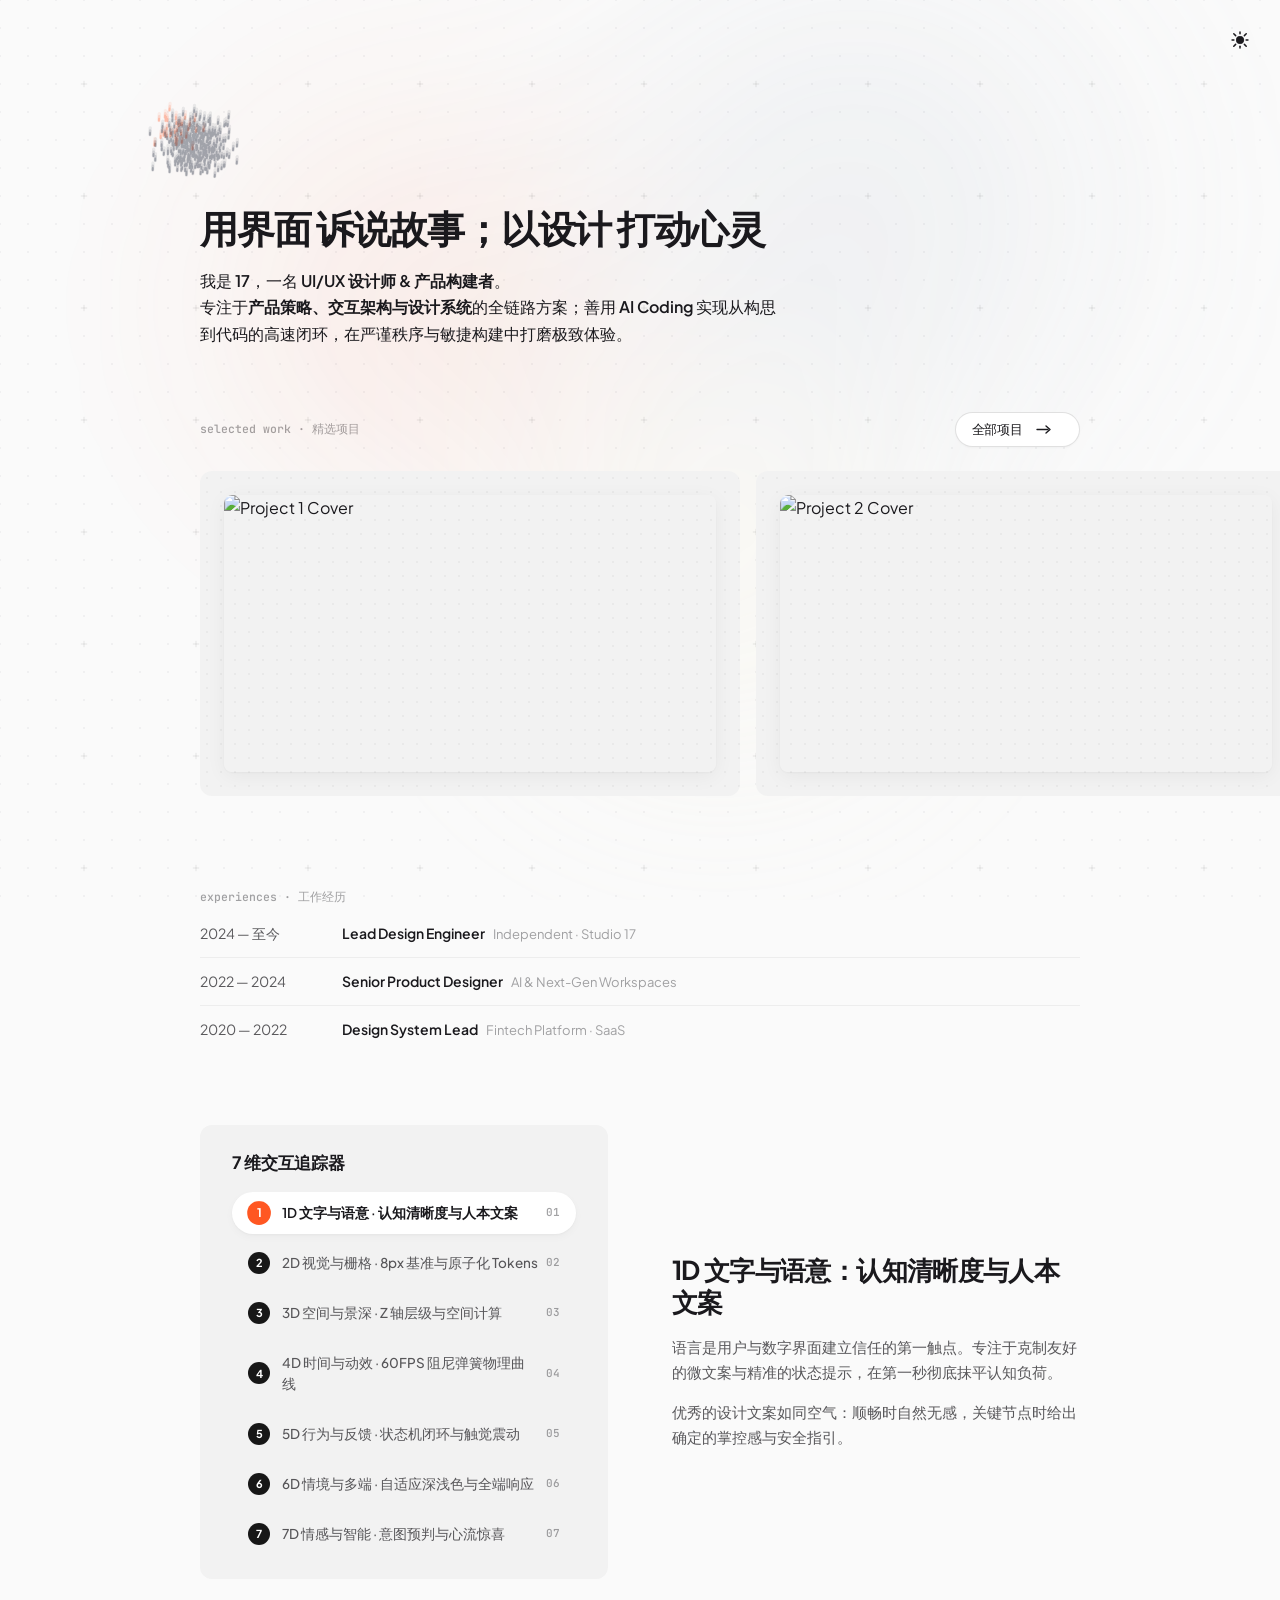
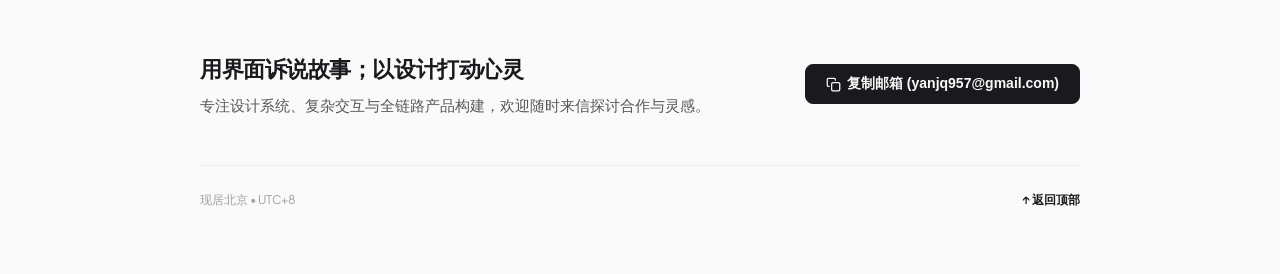
==== index.html @ df86619e "revert: fully restore all projects to remote CDN nodeimage links and remove local assets" ====
<!DOCTYPE html>
<html lang="zh-CN" data-theme="light">
<head>
  <meta charset="UTF-8">
  <meta name="viewport" content="width=device-width, initial-scale=1, viewport-fit=cover">
  <title>17 — UI/UX 设计师作品集</title>
  <meta name="description" content="17 是一位专注于产品策略、交互架构与设计系统的 UI/UX 设计师 & 产品构建者。">
  <link rel="icon" type="image/png" href="logo.png">
  <link rel="icon" type="image/svg+xml" href="favicon.svg">
  <link rel="apple-touch-icon" href="logo.png">
  <link rel="stylesheet" href="styles.css">
  
  <!-- 预加载 Google Fonts -->
  <link rel="preconnect" href="https://fonts.googleapis.com">
  <link rel="preconnect" href="https://fonts.gstatic.com" crossorigin>
  <link href="https://fonts.googleapis.com/css2?family=Plus+Jakarta+Sans:wght@400;500;600;700;800&family=JetBrains+Mono:wght@400;500;600&display=swap" rel="stylesheet">
  <script>
    (function() {
      const saved = localStorage.getItem("site-theme") || 
        (window.matchMedia && window.matchMedia("(prefers-color-scheme: dark)").matches ? "dark" : "light");
      document.documentElement.setAttribute("data-theme", saved);
    })();
  </script>
</head>
<body>

  <!-- 全屏白场平滑淡入淡出转场幕布 -->
  <div class="page-transition-curtain" id="page-curtain"></div>

  <!-- 全屏物理粒子 Canvas (Rows.gg 动力学引擎驱动) -->
  <canvas id="logo-assembly-canvas" class="logo-canvas" aria-hidden="true" data-logo-assembly-canvas="true"></canvas>

  <!-- 全屏高级动态交互背景 (Aurora Glow + Precision Dot Grid) -->
  <div class="hero-ambient-backdrop" id="hero-backdrop" aria-hidden="true">
    <div class="hero-aurora-glow">
      <div class="hero-orb hero-orb-1"></div>
      <div class="hero-orb hero-orb-2"></div>
      <div class="hero-orb hero-orb-3"></div>
    </div>
    <canvas id="hero-ambient-canvas" class="hero-ambient-canvas"></canvas>
  </div>

  <!-- ==========================================
       1. 固定悬浮控制区 (Fixed Floating Anchors)
       ========================================== -->
  
  <!-- 左上角独立固定 Logo 锚点 (页面滑动后粒子飞向此处) -->
  <div id="corner-logo-anchor" class="fixed-corner-logo" title="悬停变形 / 点击返回顶部"></div>

  <!-- 右上角独立控制项 (jib.design 极简位置与太阳/月牙形变切换按钮) -->
  <div class="fixed-top-controls">
    <button id="btn-theme-toggle" class="theme-toggle-btn" title="切换深浅色主题" aria-label="切换深浅色主题">
      <svg class="theme-toggle-svg" viewBox="0 0 24 24" aria-hidden="true">
        <defs>
          <mask id="theme-moon-mask">
            <rect x="0" y="0" width="24" height="24" fill="white" />
            <circle class="theme-crescent-mask" cx="19" cy="7" r="5" fill="black" />
          </mask>
        </defs>
        <g stroke="currentColor" stroke-linecap="round">
          <circle cx="12" cy="12" r="5" fill="currentColor" mask="url(#theme-moon-mask)" class="theme-sun-center" />
          <path d="M12 1.4v2.4" fill="none" stroke-width="2" stroke-linejoin="round" class="theme-ray" />
          <path d="m20.3 3.7-2.5 2.5" fill="none" stroke-width="2" stroke-linejoin="round" class="theme-ray" />
          <path d="M22.6 12h-2.4" fill="none" stroke-width="2" stroke-linejoin="round" class="theme-ray" />
          <path d="m20.3 20.3-2.5-2.5" fill="none" stroke-width="2" stroke-linejoin="round" class="theme-ray" />
          <path d="M12 22.6v-2.4" fill="none" stroke-width="2" stroke-linejoin="round" class="theme-ray" />
          <path d="m3.7 20.3 2.5-2.5" fill="none" stroke-width="2" stroke-linejoin="round" class="theme-ray" />
          <path d="M1.4 12h2.4" fill="none" stroke-width="2" stroke-linejoin="round" class="theme-ray" />
          <path d="m3.7 3.7 2.5 2.5" fill="none" stroke-width="2" stroke-linejoin="round" class="theme-ray" />
        </g>
      </svg>
      <span id="theme-label" style="display:none;">浅色</span>
    </button>
  </div>

  <!-- ==========================================
       2. 英雄区 (Hero Section — Rows.gg 1:1 Layout)
       ========================================== -->
  <main class="layout-container">
    
    <section class="hero-section">
      <!-- 英雄区主体内容 -->
      <div class="hero-content">
        <!-- 开篇 Logo 触发台 -->
        <div class="hero-logo-wrapper">
          <div id="hero-logo-trigger" class="hero-logo-anchor" title="点击激射光子轰击 Logo！">
            <div id="home-logo-anchor" style="width: 38px; height: 42px; position: relative;">
              <img src="logo-transparent.png" alt="17 Logo" width="38" height="42" data-home-logo-img="true">
            </div>
          </div>
        </div>

        <h1 class="hero-headline">
          用界面 诉说故事；以设计 打动心灵
        </h1>

        <p class="hero-copy" style="margin-bottom: 0;">
          我是 <strong>17</strong>，一名 <strong>UI/UX 设计师 & 产品构建者</strong>。<br>
          专注于<strong>产品策略、交互架构与设计系统</strong>的全链路方案；善用 <strong>AI Coding</strong> 实现从构思到代码的高速闭环，在严谨秩序与敏捷构建中打磨极致体验。
        </p>
      </div>
    </section>

    <!-- ==========================================
         3. JIB.DESIGN 样式：精选项目画廊 (Selected Work Shot-Well)
         ========================================== -->
    <section class="shotwell-section">
      <div class="shotwell-header-row">
        <h2 class="section-caption-label">selected work · 精选项目</h2>
        <a href="projects.html" class="rows-more-btn" id="btn-view-all-projects" title="查看全部项目列表">
          <span class="rows-more-text">全部项目</span>
          <span class="rows-demo-arrow" aria-hidden="true">
            <svg width="28" height="13" viewBox="0 0 28 13" fill="none">
              <path class="rows-arrow-tail" d="M2 6.5h24" stroke="currentColor" stroke-width="1.4" stroke-linecap="round"></path>
              <path class="rows-arrow-head" d="M11 3 15 6.5 11 10" stroke="currentColor" stroke-width="1.4" stroke-linecap="round" stroke-linejoin="round"></path>
            </svg>
          </span>
        </a>
      </div>
    </section>

  </main>

  <!-- 突破版心的横向滑动画廊视口 (1:1 对标 jib.design Shot-Well: 纯灰无描边底槽 + 中心悬浮画板) -->
  <div class="shotwell-viewport no-scrollbar">
    <div class="shotwell-track">
      
      <!-- 项目 1：(封面使用第一张图) -->
      <div class="shotwell-card" data-project-url="project-detail.html?from=home">
        <div class="shotwell-artboard has-cover-image">
          <img src="https://cdn.nodeimage.com/i/YwyaLuNAtFUBW12pf4MRfCgPhsmDjtAM.webp" alt="Project 1 Cover" class="artboard-cover-img" loading="lazy" decoding="async">
        </div>
      </div>

      <!-- 项目 2：(封面使用第二项目第一张图) -->
      <div class="shotwell-card" data-project-url="project-detail-2.html?from=home">
        <div class="shotwell-artboard has-cover-image">
          <img src="https://cdn.nodeimage.com/i/NzoUkYK3qqFiSNMtn3psFXPkCUviVyNi.webp" alt="Project 2 Cover" class="artboard-cover-img" loading="lazy" decoding="async">
        </div>
      </div>

      <!-- 项目 3：(封面使用第三项目第一张图 - 倒序首图) -->
      <div class="shotwell-card" data-project-url="project-detail-3.html?from=home">
        <div class="shotwell-artboard has-cover-image">
          <img src="https://cdn.nodeimage.com/i/kaMPTOuEryb2H9pcGYnJseWnvORFoao3.webp" alt="Project 3 Cover" class="artboard-cover-img" loading="lazy" decoding="async">
        </div>
      </div>

      <!-- 项目 4：(封面使用第四项目第一张图 - 倒序首图) -->
      <div class="shotwell-card" data-project-url="project-detail-4.html?from=home">
        <div class="shotwell-artboard has-cover-image">
          <img src="https://cdn.nodeimage.com/i/21tDvHLzhrKbF94xNewNwgtcS5hc1CsA.webp" alt="Project 4 Cover" class="artboard-cover-img" loading="lazy" decoding="async">
        </div>
      </div>

      <!-- 项目 5：(封面使用第五项目第一张图 - 倒序首图) -->
      <div class="shotwell-card" data-project-url="project-detail-5.html?from=home">
        <div class="shotwell-artboard has-cover-image">
          <img src="https://cdn.nodeimage.com/i/oVhkjZFi4OAv56gPUFg9BxCd1Nyyz9tE.webp" alt="Project 5 Cover" class="artboard-cover-img" loading="lazy" decoding="async">
        </div>
      </div>

    </div>
  </div>

  <!-- 回到主布局容器 -->
  <main class="layout-container">

    <!-- ==========================================
         6. JIB.DESIGN 样式：工作经历 (Experiences Hairline List)
         ========================================== -->
    <section class="jib-experiences-section">
      <h2 class="section-caption-label">experiences · 工作经历</h2>
      <ul class="jib-exp-list">
        
        <li class="jib-exp-item">
          <span class="jib-exp-date">2024 — 至今</span>
          <div class="jib-exp-role-wrap">
            <span class="jib-exp-role">Lead Design Engineer</span>
            <span class="jib-exp-org">Independent · Studio 17</span>
          </div>
        </li>

        <li class="jib-exp-item">
          <span class="jib-exp-date">2022 — 2024</span>
          <div class="jib-exp-role-wrap">
            <span class="jib-exp-role">Senior Product Designer</span>
            <span class="jib-exp-org">AI & Next-Gen Workspaces</span>
          </div>
        </li>

        <li class="jib-exp-item">
          <span class="jib-exp-date">2020 — 2022</span>
          <div class="jib-exp-role-wrap">
            <span class="jib-exp-role">Design System Lead</span>
            <span class="jib-exp-org">Fintech Platform · SaaS</span>
          </div>
        </li>

      </ul>
    </section>

    <!-- ==========================================
         6. 左右双列版块：7 维交互追踪器 (位于工作经历下方)
         ========================================== -->
    <section id="framework" class="split-section">
      <div class="media-col">
        <div class="interactive-card">
          <div class="card-top-bar">
            <span class="card-title-text">7 维交互追踪器</span>
          </div>

          <div class="tracker-rows-list" id="dim-tracker-list">
            <!-- 动态顺滑物理滑块 (避免闪烁，实现白底丝滑下滑动效) -->
            <div class="tracker-sliding-indicator" id="tracker-sliding-indicator" aria-hidden="true"></div>
            
            <div class="tracker-pill-item active" data-dim="1">
              <div class="pill-left">
                <span class="pill-badge-num">1</span>
                <span>1D 文字与语意 · 认知清晰度与人本文案</span>
              </div>
              <span class="pill-tag">01</span>
            </div>

            <div class="tracker-pill-item" data-dim="2">
              <div class="pill-left">
                <span class="pill-badge-num">2</span>
                <span>2D 视觉与栅格 · 8px 基准与原子化 Tokens</span>
              </div>
              <span class="pill-tag">02</span>
            </div>

            <div class="tracker-pill-item" data-dim="3">
              <div class="pill-left">
                <span class="pill-badge-num">3</span>
                <span>3D 空间与景深 · Z 轴层级与空间计算</span>
              </div>
              <span class="pill-tag">03</span>
            </div>

            <div class="tracker-pill-item" data-dim="4">
              <div class="pill-left">
                <span class="pill-badge-num">4</span>
                <span>4D 时间与动效 · 60FPS 阻尼弹簧物理曲线</span>
              </div>
              <span class="pill-tag">04</span>
            </div>

            <div class="tracker-pill-item" data-dim="5">
              <div class="pill-left">
                <span class="pill-badge-num">5</span>
                <span>5D 行为与反馈 · 状态机闭环与触觉震动</span>
              </div>
              <span class="pill-tag">05</span>
            </div>

            <div class="tracker-pill-item" data-dim="6">
              <div class="pill-left">
                <span class="pill-badge-num">6</span>
                <span>6D 情境与多端 · 自适应深浅色与全端响应</span>
              </div>
              <span class="pill-tag">06</span>
            </div>

            <div class="tracker-pill-item" data-dim="7">
              <div class="pill-left">
                <span class="pill-badge-num">7</span>
                <span>7D 情感与智能 · 意图预判与心流惊喜</span>
              </div>
              <span class="pill-tag">07</span>
            </div>

          </div>
        </div>
      </div>

      <div class="copy-col">
        <h2 class="copy-heading" id="dim-heading">1D 文字与语意：认知清晰度与人本文案</h2>
        <div class="copy-desc" id="dim-desc">
          <p>
            语言是用户与数字界面建立信任的第一触点。专注于克制友好的微文案与精准的状态提示，在第一秒彻底抹平认知负荷。
          </p>
          <p>
            优秀的设计文案如同空气：顺畅时自然无感，关键节点时给出确定的掌控感与安全指引。
          </p>
        </div>
      </div>
    </section>

    <!-- ==========================================
         7. 底部联系区 (Footer & Contact)
         ========================================== -->
    <footer id="contact" class="footer-section">
      <div class="footer-box">
        <div class="footer-content-col">
          <h3 class="footer-title">用界面诉说故事；以设计打动心灵</h3>
          <p class="footer-desc">
            专注设计系统、复杂交互与全链路产品构建，欢迎随时来信探讨合作与灵感。
          </p>
        </div>

        <div class="footer-actions">
          <button id="btn-copy-email" class="btn-pill-primary" onclick="copyContactEmail('yanjq957@gmail.com', this)">
            <svg width="15" height="15" viewBox="0 0 24 24" fill="none" stroke="currentColor" stroke-width="2" stroke-linecap="round" stroke-linejoin="round" style="margin-right: 6px; vertical-align: -2px;">
              <rect x="9" y="9" width="13" height="13" rx="2" ry="2"></rect>
              <path d="M5 15H4a2 2 0 0 1-2-2V4a2 2 0 0 1 2-2h9a2 2 0 0 1 2 2v1"></path>
            </svg>
            <span>复制邮箱 (yanjq957@gmail.com)</span>
          </button>
        </div>
      </div>

      <div class="footer-meta-bar">
        <span>现居北京 • UTC+8</span>
        <button id="btn-back-to-top" class="btn-text-link">
          ↑ 返回顶部
        </button>
      </div>
    </footer>

  </main>

  <!-- ==========================================
       交互联动控制脚本 (7D 追踪器 / 品牌哲学)
       ========================================== -->
  <script>
    // 1. 7 维交互追踪器数据 (全 7 维完整中文内容)
    const DIM_DATA = {
      "1": {
        title: "1D 文字与语意：认知清晰度与人本文案",
        p1: "语言是用户与数字界面建立信任的第一触点。专注于克制友好的微文案与精准的状态提示，在第一秒彻底抹平认知负荷。",
        p2: "优秀的设计文案如同空气：顺畅时自然无感，关键节点时给出确定的掌控感与安全指引。"
      },
      "2": {
        title: "2D 视觉与栅格：8px 基准与原子化 Tokens",
        p1: "视觉不仅是美学呈现，更是信息层级的无声向导。依托严密的 8px 基准网格与色彩语义规范，引导视线高效流转。",
        p2: "消除任意性：所有间距、字号阶梯与组件尺寸均严格绑定 Design Tokens，保证全端像素级的秩序与一致性。"
      },
      "3": {
        title: "3D 空间与景深：Z 轴层级与空间计算",
        p1: "界面是富有纵深物理法则的三维数字空间。通过投影分层、毛玻璃模糊与视差透视，清晰定义视觉权重与空间关系。",
        p2: "面向 VisionOS 与下一代空间计算，探索材质透光度、光影投射与视线手势追踪的全新立体深度范式。"
      },
      "4": {
        title: "4D 时间与动效：60FPS 阻尼弹簧物理曲线",
        p1: "时间是界面的生命脉搏。采用二阶阻尼弹簧（Spring Physics）与非线性缓动曲线，让每一个微交互都饱含呼吸感。",
        p2: "告别机械生硬的线性过渡，让界面元素拥有质量、惯性与弹性，在 180ms ~ 320ms 黄金时效内完成优雅响应。"
      },
      "5": {
        title: "5D 行为与反馈：状态机闭环与触觉震动",
        p1: "每一次点击、滑动与手势，都应当得到精准、即时且符合直觉的状态响应，构建确定性的操作闭环。",
        p2: "覆盖 Default / Hover / Active / Focus / Loading / Disabled 全状态机，配合毫秒级触觉震动与防抖撤销机制。"
      },
      "6": {
        title: "6D 情境与多端：自适应深浅色与全端响应",
        p1: "体验随情境而流动。无论是深浅色模式、多端响应式断点，还是环境光与多模态输入，系统都能给出最优呈现。",
        p2: "从手机单手操作舒适区，到高密度桌面多窗口工作流，自适应重排保证各场景下的极致心流。"
      },
      "7": {
        title: "7D 情感与智能：意图预判与心流惊喜",
        p1: "超越“好用”，走向“动人”。结合 AI 意图预判与精心设计的惊喜彩蛋，传递品牌温度与心流认同。",
        p2: "在用户意图产生之前预先加载，在繁复任务完成后给予恰到好处的情感鼓励，打造令人难忘的数字体验。"
      }
    };

    // 通用平滑更新函数 (纯粹 Editorial Typography)
    function updateSectionContent(headingEl, descEl, data) {
      if (!data) return;
      
      headingEl.classList.add("copy-fade-out");
      descEl.classList.add("copy-fade-out");

      setTimeout(() => {
        headingEl.textContent = data.title;
        descEl.innerHTML = `<p>${data.p1}</p><p>${data.p2}</p>`;
        headingEl.classList.remove("copy-fade-out");
        descEl.classList.remove("copy-fade-out");
      }, 150);
    }

    // 2. 7 维交互追踪器：物理平滑滑块 + 3秒自动轮播 + 智能暂停与自动回归
    const dimItems = document.querySelectorAll("#dim-tracker-list .tracker-pill-item");
    const dimHeading = document.getElementById("dim-heading");
    const dimDesc = document.getElementById("dim-desc");
    const trackerListEl = document.getElementById("dim-tracker-list");
    const trackerGlider = document.getElementById("tracker-sliding-indicator");

    let currentDimIndex = 0;
    let autoSlideTimer = null;
    let resumeTimeout = null;
    let isUserHovering = false;

    // 更新物理滑块位置 (平滑滑动，消除闪烁)
    function updateSlidingIndicator(activeItem) {
      if (!activeItem || !trackerGlider) return;
      const topPos = activeItem.offsetTop;
      const height = activeItem.offsetHeight;
      trackerGlider.style.transform = `translate3d(0, ${topPos}px, 0)`;
      trackerGlider.style.height = `${height}px`;
      trackerGlider.style.opacity = "1";
    }

    function selectDimItem(index) {
      if (index < 0 || index >= dimItems.length) return;
      currentDimIndex = index;
      dimItems.forEach((item, i) => {
        if (i === index) {
          item.classList.add("active");
        } else {
          item.classList.remove("active");
        }
      });
      updateSlidingIndicator(dimItems[index]);
      const dim = dimItems[index].getAttribute("data-dim");
      updateSectionContent(dimHeading, dimDesc, DIM_DATA[dim]);
    }

    function clearTimers() {
      if (autoSlideTimer) {
        clearInterval(autoSlideTimer);
        autoSlideTimer = null;
      }
      if (resumeTimeout) {
        clearTimeout(resumeTimeout);
        resumeTimeout = null;
      }
    }

    function startAutoSlide() {
      clearTimers();
      if (isUserHovering) return;
      autoSlideTimer = setInterval(() => {
        if (isUserHovering) return;
        currentDimIndex = (currentDimIndex + 1) % dimItems.length;
        selectDimItem(currentDimIndex);
      }, 3000);
    }

    function handleUserClick(index) {
      clearTimers();
      selectDimItem(index);
      // 用户主动点击后，给予 4 秒充分阅读时间，若无进一步干预则平滑回归自动轮播
      resumeTimeout = setTimeout(() => {
        if (!isUserHovering) {
          startAutoSlide();
        }
      }, 4000);
    }

    // 绑定用户点击事件
    dimItems.forEach((item, index) => {
      item.addEventListener("click", () => {
        handleUserClick(index);
      });
    });

    // 鼠标悬停进入追踪器时暂停，移出（不干预时）平滑回归自动播放
    if (trackerListEl) {
      trackerListEl.addEventListener("mouseenter", () => {
        isUserHovering = true;
        clearTimers();
      }, { passive: true });

      trackerListEl.addEventListener("mouseleave", () => {
        isUserHovering = false;
        clearTimers();
        // 移出后缓冲 1.5 秒回归自动轮播
        resumeTimeout = setTimeout(() => {
          if (!isUserHovering) {
            startAutoSlide();
          }
        }, 1500);
      }, { passive: true });

      trackerListEl.addEventListener("touchstart", () => {
        isUserHovering = true;
        clearTimers();
      }, { passive: true });

      trackerListEl.addEventListener("touchend", () => {
        isUserHovering = false;
        clearTimers();
        resumeTimeout = setTimeout(() => {
          if (!isUserHovering) {
            startAutoSlide();
          }
        }, 3500);
      }, { passive: true });
    }

    // 初始化滑块位置与自动轮播
    window.addEventListener("load", () => {
      updateSlidingIndicator(dimItems[0]);
    });
    window.addEventListener("resize", () => {
      updateSlidingIndicator(dimItems[currentDimIndex]);
    });
    // 立即初始化一次
    setTimeout(() => {
      updateSlidingIndicator(dimItems[0]);
    }, 50);

    startAutoSlide();

    // 绑定 Rows.gg 官方 1:1「全部项目」蓄力发射交互
    const moreBtn = document.getElementById("btn-view-all-projects");
    if (moreBtn) {
      moreBtn.addEventListener("click", (e) => {
        if (e.metaKey || e.ctrlKey || e.shiftKey || e.altKey || e.button !== 0) return;
        e.preventDefault();
        const href = moreBtn.getAttribute("href") || "projects.html";
        if (typeof window.triggerRowsDemoArrow === "function") {
          window.triggerRowsDemoArrow(moreBtn, href);
        } else {
          window.location.href = href;
        }
      });
    }

    // 绑定 Shot-Well 卡片点击跳转至对应作品详情页 (仅对配置了 data-project-url 的卡片响应)
    document.querySelectorAll(".shotwell-card").forEach(card => {
      card.addEventListener("click", () => {
        const targetUrl = card.dataset.projectUrl;
        if (!targetUrl) return; // 空白占位卡片保持静态占位展示，不触发跳转
        const pageCurtain = document.getElementById("page-curtain");
        if (pageCurtain) {
          pageCurtain.classList.add("is-active");
        }
        setTimeout(() => {
          window.location.href = targetUrl;
        }, 240);
      });
    });

    // 3. 项目卡片 3D 鼠标跟随微倾斜与光斑动力学系统 (3D Tilt & Specular Physics)
    function initShotwellCard3DTilt() {
      const cards = document.querySelectorAll(".shotwell-card");
      if (!cards.length) return;

      cards.forEach(card => {
        // 动态注入光晕反射层 (如果不存在)
        let glare = card.querySelector(".shotwell-glare");
        if (!glare) {
          glare = document.createElement("div");
          glare.className = "shotwell-glare";
          card.appendChild(glare);
        }

        const artboard = card.querySelector(".shotwell-artboard");
        let bounds = null;
        let rafId = null;
        let targetRotateX = 0;
        let targetRotateY = 0;
        let currentRotateX = 0;
        let currentRotateY = 0;
        let isHovering = false;

        function updateTransform() {
          if (!isHovering) {
            // 平滑阻尼回正
            currentRotateX += (0 - currentRotateX) * 0.14;
            currentRotateY += (0 - currentRotateY) * 0.14;

            if (Math.abs(currentRotateX) < 0.05 && Math.abs(currentRotateY) < 0.05) {
              card.style.transform = "";
              card.style.zIndex = "";
              card.style.transition = "";
              if (artboard) {
                artboard.style.transform = "";
                artboard.style.transition = "";
              }
              if (glare) glare.style.opacity = "0";
              rafId = null;
              return;
            }
          } else {
            // 平滑逼近目标角度 (二阶阻尼拟合，保证 60/120fps 无抖动)
            currentRotateX += (targetRotateX - currentRotateX) * 0.16;
            currentRotateY += (targetRotateY - currentRotateY) * 0.16;
          }

          card.style.transform = `perspective(1000px) rotateX(${currentRotateX.toFixed(2)}deg) rotateY(${currentRotateY.toFixed(2)}deg) translateY(-4px)`;
          if (artboard) {
            artboard.style.transform = `translateZ(12px)`;
          }

          rafId = requestAnimationFrame(updateTransform);
        }

        card.addEventListener("pointerenter", () => {
          bounds = card.getBoundingClientRect();
          isHovering = true;
          card.style.zIndex = "10";
          card.style.transition = "none";
          if (artboard) artboard.style.transition = "transform 0.1s ease-out, box-shadow 0.3s ease";
          if (glare) glare.style.opacity = "1";
          if (!rafId) {
            rafId = requestAnimationFrame(updateTransform);
          }
        });

        card.addEventListener("pointermove", (e) => {
          if (!bounds) bounds = card.getBoundingClientRect();
          const posX = e.clientX - bounds.left;
          const posY = e.clientY - bounds.top;

          // 归一化 [-1, 1]
          const normX = (posX / bounds.width - 0.5) * 2;
          const normY = (posY / bounds.height - 0.5) * 2;

          const maxTilt = 7; // 最大倾斜角度 7 度 (克制高级)
          targetRotateY = normX * maxTilt;
          targetRotateX = -normY * maxTilt;

          if (glare) {
            glare.style.background = `radial-gradient(circle at ${posX}px ${posY}px, rgba(255, 255, 255, 0.22) 0%, rgba(255, 255, 255, 0) 65%)`;
          }

          if (!rafId) {
            rafId = requestAnimationFrame(updateTransform);
          }
        });

        card.addEventListener("pointerleave", () => {
          isHovering = false;
          bounds = null;
        });
      });
    }

    if (document.readyState === "loading") {
      document.addEventListener("DOMContentLoaded", initShotwellCard3DTilt);
    } else {
      initShotwellCard3DTilt();
    }

    // 3. 全局邮箱复制与 Toast 优雅轻提示逻辑
    let toastTimeout = null;
    function showToast(message, email) {
      let toast = document.getElementById("global-toast");
      if (!toast) {
        toast = document.createElement("div");
        toast.id = "global-toast";
        toast.className = "global-toast";
        document.body.appendChild(toast);
      }
      
      const emailHtml = email ? `<span class="toast-email-val">(${email})</span>` : "";
      toast.innerHTML = `
        <span class="toast-icon">
          <svg width="13" height="13" viewBox="0 0 24 24" fill="none" stroke="currentColor" stroke-width="3" stroke-linecap="round" stroke-linejoin="round">
            <polyline points="20 6 9 17 4 12"></polyline>
          </svg>
        </span>
        <span class="toast-text">${message} ${emailHtml}</span>
      `;
      
      toast.classList.remove("toast-hide");
      toast.classList.add("toast-show");
      
      clearTimeout(toastTimeout);
      toastTimeout = setTimeout(() => {
        toast.classList.remove("toast-show");
        toast.classList.add("toast-hide");
        setTimeout(() => {
          if (toast && toast.classList.contains("toast-hide")) {
            toast.remove();
          }
        }, 260);
      }, 2400);
    }

    function copyContactEmail(email, btnEl) {
      const emailText = email || "yanjq957@gmail.com";
      
      // 剪贴板复制逻辑 (兼容现代 Clipboard API 与 ExecCommand Fallback)
      if (navigator.clipboard && window.isSecureContext) {
        navigator.clipboard.writeText(emailText).catch(() => {
          fallbackCopy(emailText);
        });
      } else {
        fallbackCopy(emailText);
      }

      showToast("已成功复制 17 的联系邮箱", emailText);

      // 按钮即时微交互反馈
      if (btnEl) {
        const originalContent = btnEl.innerHTML;
        btnEl.innerHTML = `
          <svg width="15" height="15" viewBox="0 0 24 24" fill="none" stroke="currentColor" stroke-width="2.5" stroke-linecap="round" stroke-linejoin="round" style="margin-right: 6px; vertical-align: -2px; color: #22c55e;">
            <polyline points="20 6 9 17 4 12"></polyline>
          </svg>
          <span>已复制成功</span>
        `;
        setTimeout(() => {
          btnEl.innerHTML = originalContent;
        }, 2200);
      }
    }

    function fallbackCopy(text) {
      const textArea = document.createElement("textarea");
      textArea.value = text;
      textArea.style.position = "fixed";
      textArea.style.opacity = "0";
      textArea.style.left = "-9999px";
      document.body.appendChild(textArea);
      textArea.focus();
      textArea.select();
      try {
        document.execCommand("copy");
      } catch (e) {}
      document.body.removeChild(textArea);
    }
  </script>

  <!-- Hero 区域高级动态交互背景引擎 -->
  <script src="hero-ambient.js"></script>

  <!-- 物理粒子动力学引擎 (集成 Rows.gg 算法) -->
  <script src="rows-logo-engine.js"></script>
</body>
</html>
---- styles.css ----
/* ==========================================================================
   17 · UI DESIGN ENGINEER — ROWS.GG STYLE SYSTEM
   8pt / 4pt Unified Grid & Spacing Design System
   ========================================================================== */

:root {
  /* jib.design 官方浅色调色盘 (Light / Studio Clean) */
  --bg-canvas: #fafafa;
  --bg-card: #ffffff;
  --bg-card-subtle: #f2f2f2;
  --bg-card-hover: #ffffff;
  --bg-input: #ffffff;

  /* 墨水文本 */
  --ink: #1A191D;
  --ink-secondary: rgba(26, 25, 29, 0.72);
  --ink-tertiary: rgba(26, 25, 29, 0.40);
  --ink-faint: rgba(26, 25, 29, 0.08);

  /* 发丝线边框 */
  --border: rgba(0, 0, 0, 0.08);
  --border-subtle: rgba(0, 0, 0, 0.05);
  --border-medium: rgba(0, 0, 0, 0.12);
  --border-hover: rgba(0, 0, 0, 0.24);

  /* 专属选区高亮：纯粹高级黑底白字 (High-Contrast Monochrome Selection) */
  --selection-bg: #1A191D;
  --selection-fg: #ffffff;

  /* 品牌点睛色 (Logo 专属橙) */
  --accent: #ff5722;
  --accent-subtle: rgba(255, 87, 34, 0.1);
  --accent-glow: rgba(255, 87, 34, 0.25);

  /* 字体族 */
  --font-sans: "Plus Jakarta Sans", -apple-system, BlinkMacSystemFont, "Segoe UI", Roboto, sans-serif;
  --font-mono: "JetBrains Mono", monospace;

  /* 8pt / 4pt 现代原子化网格与间距系统 (8pt Baseline & 4pt Sub-grid Tokens) */
  --space-0-5: 4px;   /* 0.5x - 微型元素间隙、状态点与文字间距 */
  --space-1: 8px;     /* 1x   - 基础步进：图标与文字间距、紧凑内边距 */
  --space-1-5: 12px;  /* 1.5x - 紧凑列表项间距、次级元素间隙 */
  --space-2: 16px;    /* 2x   - 标准间距：标准按钮水平 padding、段落间距、网格默认 gap */
  --space-2-5: 20px;  /* 2.5x - 卡片间距、中等留白 */
  --space-3: 24px;    /* 3x   - 卡片标准内边距、悬浮控制项边缘边距 */
  --space-4: 32px;    /* 4x   - 模块分组留白、双列布局间隙、大卡片内边距 */
  --space-5: 40px;    /* 5x   - 归档/详情页板块切换间距 */
  --space-6: 48px;    /* 6x   - 主版块垂直节奏留白、导航底部下边距 */
  --space-7: 56px;    /* 7x   - 移动端/平板端板块留白 */
  --space-8: 64px;    /* 8x   - 核心 Section 留白、英雄区底部 padding */
  --space-9: 72px;    /* 9x   - 核心 Section 纵向大节奏留白 (7D 追踪器/工作经历) */
  --space-10: 80px;   /* 10x  - 宽屏大版块切换留白 */
  --space-12: 96px;   /* 12x  - 归档页底部安全留白、大容器间距 */
  --space-16: 128px;  /* 16x  - 英雄区顶部安全净距 (避让固定 Logo 与控制按钮) */

  /* 版心与响应式容器栅格 Tokens */
  --container-max-width: 880px;
  --container-wide-max-width: 1160px;
  --container-gutter-sm: var(--space-2);   /* 16px */
  --container-gutter-md: var(--space-3);   /* 24px */
  --container-gutter-lg: var(--space-4);   /* 32px */

  /* 统一圆角规范 Tokens (Unified Radius System) */
  --radius-lg: 12px;
  --radius-md: 8px;
  --radius-sm: 6px;
  --radius-full: 9999px;

  /* 阴影 */
  --shadow-card: 0 1px 3px rgba(0, 0, 0, 0.02), 0 4px 12px rgba(0, 0, 0, 0.03);
  --shadow-pop: 0 4px 14px rgba(0, 0, 0, 0.06);

  /* 动效 */
  --ease-spring: cubic-bezier(0.16, 1, 0.3, 1);
  --duration-fast: 0.15s;
  --duration-normal: 0.25s;
}

[data-theme="dark"] {
  /* jib.design 官方深色调色盘 (Dark / Obsidian OLED) */
  --bg-canvas: #121212;
  --bg-card: #1c1c1c;
  --bg-card-subtle: #242424;
  --bg-card-hover: #282828;
  --bg-input: #1c1c1c;

  --ink: #ededed;
  --ink-secondary: rgba(255, 255, 255, 0.60);
  --ink-tertiary: rgba(255, 255, 255, 0.33);
  --ink-faint: rgba(255, 255, 255, 0.08);

  --border: rgba(255, 255, 255, 0.08);
  --border-subtle: rgba(255, 255, 255, 0.05);
  --border-medium: rgba(255, 255, 255, 0.15);
  --border-hover: rgba(255, 255, 255, 0.26);

  --selection-bg: #ffffff;
  --selection-fg: #121212;

  --accent: #ff5722;
  --accent-subtle: rgba(255, 87, 34, 0.15);
  --accent-glow: rgba(255, 87, 34, 0.35);

  --shadow-card: 0 1px 3px rgba(0, 0, 0, 0.4), 0 6px 16px rgba(0, 0, 0, 0.3);
  --shadow-pop: 0 4px 14px rgba(0, 0, 0, 0.6);
}

/* ==========================================================================
   全局重置与排版
   ========================================================================== */

*, *::before, *::after {
  box-sizing: border-box;
  margin: 0;
  padding: 0;
}

html {
  scroll-behavior: smooth;
  text-size-adjust: 100%;
}

body {
  background-color: var(--bg-canvas);
  color: var(--ink);
  font-family: var(--font-sans);
  line-height: 1.6;
  -webkit-font-smoothing: antialiased;
  -moz-osx-font-smoothing: grayscale;
  min-height: 100vh;
  position: relative;
  overflow-x: hidden;
  transition: background-color var(--duration-normal) ease, color var(--duration-normal) ease;
}

::selection {
  background-color: var(--selection-bg);
  color: var(--selection-fg);
}

::-moz-selection {
  background-color: var(--selection-bg);
  color: var(--selection-fg);
}

/* 链接双层划线动效 (jib.design Signature) */
.site-link {
  --link-rail: var(--border-medium);
  color: var(--ink);
  background-image: linear-gradient(var(--ink), var(--ink)), linear-gradient(var(--link-rail), var(--link-rail));
  padding-bottom: 2px;
  background-position: 100% 100%, 0 100%;
  background-repeat: no-repeat;
  background-size: 0 1px, 100% 1px;
  text-decoration: none;
  transition: background-size 0.28s cubic-bezier(0.77, 0, 0.175, 1);
}

.site-link:hover, .site-link:focus-visible {
  background-position: 0 100%, 0 100%;
  background-size: 100% 1px, 100% 1px;
  transition-duration: 0.18s;
  color: var(--ink);
}

/* 全屏物理粒子 Canvas */
.logo-canvas {
  position: fixed;
  top: 0;
  left: 0;
  width: 100vw;
  height: 100vh;
  pointer-events: none;
  z-index: 99;
}

/* 页面主容器 */
.layout-container {
  width: min(var(--container-max-width), calc(100% - var(--space-6)));
  margin: 0 auto;
}

/* ==========================================================================
   1. 固定悬浮控制项 (Fixed Corner Floating Anchors)
   ========================================================================== */

/* 左上角独立固定 Logo 锚点 (滑动后飞向此处) */
.fixed-corner-logo {
  position: fixed;
  top: var(--space-3);
  left: var(--space-3);
  width: 38px;
  height: 42px;
  z-index: 95;
  display: flex;
  align-items: center;
  justify-content: center;
  cursor: pointer;
  pointer-events: auto;
}

/* 右上角独立控制按钮组 (jib.design 极简位置与月牙太阳形变按钮) */
.fixed-top-controls {
  position: fixed;
  top: var(--space-3);
  right: var(--space-3);
  z-index: 95;
  display: flex;
  align-items: center;
  gap: var(--space-1);
}

.theme-toggle-btn {
  display: inline-flex;
  align-items: center;
  justify-content: center;
  width: 32px;
  height: 32px;
  border-radius: var(--radius-full);
  background: transparent;
  border: none;
  color: var(--ink);
  cursor: pointer;
  outline: none;
  transition: background-color var(--duration-fast) ease, transform var(--duration-fast) ease, color var(--duration-normal) ease;
}

.theme-toggle-btn:hover {
  background-color: var(--border-subtle);
}

.theme-toggle-btn:active {
  transform: scale(0.9);
}

.theme-toggle-svg {
  width: 18px;
  height: 18px;
  overflow: visible;
  transition: transform 0.4s cubic-bezier(0.16, 1, 0.3, 1);
}

.theme-sun-center {
  transform-origin: 12px 12px;
  transition: transform 0.4s cubic-bezier(0.16, 1, 0.3, 1), fill var(--duration-normal) ease;
}

.theme-crescent-mask {
  transform: translate(8px, -8px);
  transition: transform 0.4s cubic-bezier(0.16, 1, 0.3, 1);
}

.theme-ray {
  transform-origin: 12px 12px;
  transition: transform 0.35s cubic-bezier(0.16, 1, 0.3, 1), opacity 0.25s ease;
}

/* 深色模式下的形变与动效 (对标 jib.design) */
[data-theme="dark"] .theme-toggle-svg {
  transform: rotate(-15deg);
}

[data-theme="dark"] .theme-sun-center {
  transform: scale(1.6);
}

[data-theme="dark"] .theme-crescent-mask {
  transform: translate(0px, 0px);
}

[data-theme="dark"] .theme-ray {
  transform: scale(0) rotate(45deg);
  opacity: 0;
}

.version-chip {
  font-family: var(--font-mono);
  font-size: 11px;
  font-weight: 500;
  padding: var(--space-0-5) var(--space-1);
  border-radius: var(--radius-sm);
  background: var(--bg-card-subtle);
  color: var(--ink-tertiary);
}

/* ==========================================================================
   2. 英雄区 (Hero Section — Rows.gg 1:1 Layout)
   ========================================================================== */

.hero-section {
  position: relative;
  padding-top: var(--space-16);
  padding-bottom: var(--space-8);
  isolation: isolate;
}

/* 全站/全屏固定高质感动态交互背景 (Aurora Glow + Blueprint Grid) */
.hero-ambient-backdrop {
  position: fixed;
  top: 0;
  left: 0;
  width: 100vw;
  height: 100vh;
  pointer-events: none;
  overflow: hidden;
  z-index: 0;
  mask-image: none;
  -webkit-mask-image: none;
}

/* 动态流体光晕 (Aurora Orbs) */
.hero-aurora-glow {
  position: absolute;
  inset: 0;
  pointer-events: none;
  filter: blur(100px);
  opacity: 0.85;
  transform: translateZ(0);
}

.hero-orb {
  position: absolute;
  border-radius: 50%;
  will-change: transform, opacity;
  animation: hero-orb-float 18s ease-in-out infinite alternate;
}

/* Orb 1: Logo 背后温暖橙辉光 */
.hero-orb-1 {
  width: 520px;
  height: 520px;
  top: 5%;
  left: 12%;
  background: radial-gradient(circle, rgba(255, 87, 34, 0.14) 0%, rgba(255, 138, 101, 0.04) 60%, transparent 80%);
  animation-duration: 15s;
}

[data-theme="dark"] .hero-orb-1 {
  background: radial-gradient(circle, rgba(255, 87, 34, 0.22) 0%, rgba(255, 110, 64, 0.07) 55%, transparent 75%);
}

/* Orb 2: 右上方极光冷青蓝/银灰色调 */
.hero-orb-2 {
  width: 720px;
  height: 600px;
  top: -10%;
  right: 5%;
  background: radial-gradient(circle, rgba(148, 163, 184, 0.16) 0%, rgba(203, 213, 225, 0.05) 60%, transparent 80%);
  animation-duration: 22s;
  animation-delay: -5s;
}

[data-theme="dark"] .hero-orb-2 {
  background: radial-gradient(circle, rgba(56, 189, 248, 0.10) 0%, rgba(30, 41, 59, 0.25) 60%, transparent 80%);
}

/* Orb 3: 中心偏下弥散柔光 */
.hero-orb-3 {
  width: 620px;
  height: 500px;
  bottom: 8%;
  left: 32%;
  background: radial-gradient(circle, rgba(254, 243, 199, 0.20) 0%, rgba(243, 244, 246, 0.04) 60%, transparent 80%);
  animation-duration: 20s;
  animation-delay: -9s;
}

[data-theme="dark"] .hero-orb-3 {
  background: radial-gradient(circle, rgba(99, 102, 241, 0.09) 0%, rgba(15, 23, 42, 0.2) 60%, transparent 80%);
}

@keyframes hero-orb-float {
  0% {
    transform: translate(0, 0) scale(1);
  }
  33% {
    transform: translate(30px, -20px) scale(1.08);
  }
  66% {
    transform: translate(-20px, 25px) scale(0.95);
  }
  100% {
    transform: translate(15px, -15px) scale(1.04);
  }
}

/* 交互式点阵网格 Canvas */
.hero-ambient-canvas {
  position: absolute;
  top: 0;
  left: 0;
  width: 100%;
  height: 100%;
  pointer-events: none;
  z-index: 1;
}

/* 英雄区内容提升层级，确保文字清晰且可选 */
.hero-content {
  position: relative;
  z-index: 2;
  pointer-events: auto;
}

/* 开篇 Logo 触发区 */
.hero-logo-wrapper {
  margin-bottom: var(--space-3);
  display: inline-block;
}

.hero-logo-anchor {
  width: 48px;
  height: 52px;
  display: flex;
  align-items: center;
  justify-content: flex-start;
  position: relative;
  cursor: pointer;
}

.hero-logo-anchor img {
  width: 100%;
  height: 100%;
  object-fit: contain;
  opacity: 0; /* Canvas 完全接管渲染 */
  pointer-events: none;
}

.hero-headline {
  font-size: clamp(22px, 3.6vw, 38px);
  font-weight: 700;
  line-height: 1.25;
  letter-spacing: -0.03em;
  color: var(--ink);
  max-width: 100%;
  margin-bottom: var(--space-2);
  white-space: nowrap;
}

@media (max-width: 640px) {
  .hero-headline {
    white-space: normal;
    font-size: 26px;
    line-height: 1.35;
  }
}

.hero-copy {
  font-size: 16px;
  line-height: 1.68;
  color: #1A191D;
  max-width: 580px;
  margin-bottom: var(--space-4);
  text-wrap: pretty;
}

[data-theme="dark"] .hero-copy {
  color: var(--ink-secondary);
}

.hero-copy strong {
  color: var(--ink);
  font-weight: 600;
}

/* Rows.gg 经典按钮组 */
.hero-cta-group {
  display: flex;
  align-items: center;
  gap: var(--space-2);
  flex-wrap: wrap;
}

.btn-pill-primary {
  display: inline-flex;
  align-items: center;
  justify-content: center;
  padding: 10px 20px;
  background: var(--ink);
  color: var(--bg-canvas);
  border-radius: var(--radius-md);
  font-size: 14px;
  font-weight: 600;
  text-decoration: none;
  border: 1px solid var(--ink);
  cursor: pointer;
  transition: transform var(--duration-fast) var(--ease-spring), opacity var(--duration-fast);
}

.btn-pill-primary:hover {
  opacity: 0.9;
  transform: translateY(-1px);
}

.btn-pill-primary:active {
  transform: translateY(0);
}

.btn-text-link {
  display: inline-flex;
  align-items: center;
  gap: 6px;
  color: var(--ink);
  font-size: 14px;
  font-weight: 600;
  text-decoration: none;
  padding: var(--space-1) var(--space-0-5);
  cursor: pointer;
  background: none;
  border: none;
  font-family: inherit;
  transition: gap var(--duration-fast) ease, color var(--duration-fast);
}

.btn-text-link:hover {
  gap: 10px;
  color: var(--accent);
}

.btn-shoot-pill {
  display: inline-flex;
  align-items: center;
  gap: 6px;
  padding: 10px var(--space-2);
  background: var(--bg-card);
  border: 1px solid var(--border);
  border-radius: var(--radius-md);
  color: var(--ink);
  font-size: 13.5px;
  font-weight: 600;
  cursor: pointer;
  transition: all var(--duration-fast);
  box-shadow: 0 1px 2px rgba(0, 0, 0, 0.02);
}

.btn-shoot-pill:hover {
  border-color: var(--border-hover);
  background: var(--bg-card-hover);
  transform: translateY(-1px);
}

/* ==========================================================================
   3. 双列分割版块 (Split Sections — Rows.gg 经典左右布局)
   ========================================================================== */

.split-section {
  display: grid;
  grid-template-columns: 1fr 1fr;
  gap: var(--space-8);
  align-items: center;
  padding: 0;
  margin-bottom: var(--space-9);
  border-top: none;
}

.split-section.reverse {
  grid-template-columns: 1fr 1fr;
}

/* 左侧交互展示卡片 (Tracker Card) */
.media-col {
  width: 100%;
}

.interactive-card {
  background: var(--bg-card-subtle);
  border: none;
  border-radius: var(--radius-lg);
  padding: var(--space-3) var(--space-4);
  box-shadow: none;
}

.card-top-bar {
  display: flex;
  align-items: center;
  justify-content: space-between;
  margin-bottom: var(--space-2);
}

.card-title-text {
  font-size: 17px;
  font-weight: 700;
  letter-spacing: -0.02em;
  color: var(--ink);
}

/* 1:1 对标 rows.gg 的纯白无描边药丸卡片 (Pill Items) 与平滑物理滑块 */
.tracker-rows-list {
  position: relative;
  display: flex;
  flex-direction: column;
  gap: var(--space-1);
}

/* 动态平滑物理滑块 (Gliding Selection Pill: 消除闪烁，实现丝滑下滑动效) */
.tracker-sliding-indicator {
  position: absolute;
  top: 0;
  left: 0;
  width: 100%;
  height: 44px;
  background: #ffffff;
  border-radius: var(--radius-full);
  box-shadow: 0 1px 3px rgba(0, 0, 0, 0.04), 0 3px 8px rgba(0, 0, 0, 0.03);
  z-index: 1;
  pointer-events: none;
  opacity: 0;
  transition: transform 0.38s cubic-bezier(0.16, 1, 0.3, 1),
              height 0.38s cubic-bezier(0.16, 1, 0.3, 1),
              opacity 0.2s ease;
  will-change: transform, height;
}

[data-theme="dark"] .tracker-sliding-indicator {
  background: #242424;
  box-shadow: 0 1px 3px rgba(0, 0, 0, 0.3), 0 3px 8px rgba(0, 0, 0, 0.2);
}

.tracker-pill-item {
  position: relative;
  z-index: 2;
  display: flex;
  align-items: center;
  justify-content: space-between;
  padding: 10px var(--space-2);
  background: transparent !important;
  border: none;
  border-radius: var(--radius-full);
  font-size: 13.5px;
  font-weight: 500;
  color: var(--ink-secondary);
  cursor: pointer;
  box-shadow: none !important;
  transition: color 0.2s ease;
}

.tracker-pill-item:hover {
  color: var(--ink);
}

.tracker-pill-item.active {
  color: var(--ink);
  font-weight: 600;
}

[data-theme="dark"] .tracker-pill-item {
  color: var(--ink-secondary);
}

[data-theme="dark"] .tracker-pill-item.active {
  color: var(--ink);
}

.pill-left {
  display: flex;
  align-items: center;
  gap: var(--space-1-5);
}

.pill-badge-num {
  width: 22px;
  height: 22px;
  border-radius: 50%;
  display: flex;
  align-items: center;
  justify-content: center;
  font-size: 11px;
  font-weight: 700;
  background: #171717; /* 未选中状态：统一为经典墨黑 */
  color: #ffffff;
  flex-shrink: 0;
  transition: background-color 0.22s ease, color 0.22s ease, transform 0.22s var(--ease-spring);
}

[data-theme="dark"] .pill-badge-num {
  background: #262626;
  color: #ffffff;
  border: 1px solid rgba(255, 255, 255, 0.15);
}

/* 选中状态 (Active)：统一使用 17 专属品牌主色（橙色 #ff5722） */
.tracker-pill-item.active .pill-badge-num {
  background: var(--accent);
  color: #ffffff;
  border: none;
  transform: scale(1.08);
}

[data-theme="dark"] .tracker-pill-item.active .pill-badge-num {
  background: var(--accent);
  color: #ffffff;
  border: none;
}

.pill-tag {
  font-family: var(--font-mono);
  font-size: 11px;
  color: var(--ink-tertiary);
  margin-left: var(--space-1);
  flex-shrink: 0;
}

.pill-avatar {
  width: 26px;
  height: 26px;
  border-radius: 50%;
  overflow: hidden;
  background: var(--bg-card-subtle);
  display: flex;
  align-items: center;
  justify-content: center;
  font-size: 12px;
  flex-shrink: 0;
}

/* 右侧纯粹大字排版 (Pure Editorial Typography — No Heavy Boxes) */
.copy-col {
  display: flex;
  flex-direction: column;
}

.copy-heading {
  font-size: 26px;
  font-weight: 700;
  line-height: 1.25;
  letter-spacing: -0.025em;
  color: var(--ink);
  margin-bottom: var(--space-2);
  transition: opacity 0.18s ease, transform 0.18s var(--ease-spring);
}

.copy-desc {
  font-size: 15px;
  line-height: 1.65;
  color: var(--ink-secondary);
  text-wrap: pretty;
  display: flex;
  flex-direction: column;
  gap: var(--space-2);
  transition: opacity 0.18s ease, transform 0.18s var(--ease-spring);
}

.copy-fade-out {
  opacity: 0;
  transform: translateY(4px);
}

/* ==========================================================================
   4. JIB.DESIGN 样式：精选项目横向突破版心画廊 (Shot-Well Gallery)
   ========================================================================== */

.shotwell-section {
  padding: 0;
  margin-bottom: var(--space-2);
  border-top: none;
}

.shotwell-header-row {
  display: flex;
  align-items: center;
  justify-content: space-between;
  margin-bottom: var(--space-2);
}

.section-caption-label {
  font-family: var(--font-mono);
  font-size: 11.5px;
  font-weight: 500;
  color: var(--ink-tertiary);
  text-transform: lowercase;
  margin-bottom: 0;
}

/* ==========================================================================
   Rows.gg 官方 1:1 纯粹精巧交互 (Minimalist Vector Stretch + 1.0s Tension Charge + Precision Trail)
   ========================================================================== */

.rows-more-btn {
  display: inline-flex;
  align-items: center;
  gap: var(--space-1-5);
  padding: 6px var(--space-2);
  background-color: var(--bg-card);
  border: 1px solid var(--border-medium);
  border-radius: var(--radius-full);
  color: var(--ink);
  font-family: var(--font-sans);
  font-size: 13px;
  font-weight: 500;
  text-decoration: none;
  cursor: pointer;
  outline: none;
  box-shadow: 0 1px 2px rgba(0, 0, 0, 0.03);
  transition: background-color var(--duration-fast) ease,
              border-color var(--duration-fast) ease,
              box-shadow var(--duration-fast) ease,
              transform var(--duration-fast) var(--ease-spring);
  position: relative;
  user-select: none;
}

.rows-more-btn:hover {
  background-color: var(--bg-card-hover);
  border-color: var(--border-hover);
  box-shadow: 0 2px 6px rgba(0, 0, 0, 0.05);
}

.rows-more-text {
  letter-spacing: -0.01em;
  white-space: nowrap;
}

.rows-more-btn svg {
  display: block;
  overflow: visible;
}

.rows-demo-arrow {
  transform-origin: 0;
  transition: transform 0.22s cubic-bezier(0.3, 0.8, 0.4, 1);
  display: inline-flex;
  transform: translate(0);
}

.rows-arrow-head {
  transition: transform 0.34s cubic-bezier(0.3, 1.5, 0.4, 1);
  transform: translate(0);
}

.rows-arrow-tail {
  stroke-dasharray: 24;
  stroke-dashoffset: 13px;
  transition: stroke-dashoffset 0.34s cubic-bezier(0.3, 1.5, 0.4, 1);
}

/* 1. 悬停态：箭头头部前移 13px，尾部发丝线延伸拉长 */
.rows-more-btn:hover:not([data-charge]) .rows-arrow-head {
  transform: translate(13px);
}

.rows-more-btn:hover:not([data-charge]) .rows-arrow-tail {
  stroke-dashoffset: 0;
}

/* 2. 点击蓄力状态 (data-charge="recoil" / "shake" / "shake2") */
.rows-more-btn[data-charge="recoil"] .rows-demo-arrow,
.rows-more-btn[data-charge="shake"] .rows-demo-arrow,
.rows-more-btn[data-charge="shake2"] .rows-demo-arrow {
  transition: transform 0.28s cubic-bezier(0.55, 0.05, 0.3, 1);
  transform: translate(-5px);
}

.rows-more-btn[data-charge="recoil"] .rows-arrow-head,
.rows-more-btn[data-charge="shake"] .rows-arrow-head,
.rows-more-btn[data-charge="shake2"] .rows-arrow-head {
  transition: transform 0.28s cubic-bezier(0.55, 0.05, 0.3, 1);
  transform: translate(-2px);
}

.rows-more-btn[data-charge="recoil"] .rows-arrow-tail,
.rows-more-btn[data-charge="shake"] .rows-arrow-tail,
.rows-more-btn[data-charge="shake2"] .rows-arrow-tail {
  stroke-dashoffset: 16px;
  transition: stroke-dashoffset 0.28s cubic-bezier(0.55, 0.05, 0.3, 1);
}

/* 柔和微震 (Soft Shake) */
@keyframes demoArrowShakeSoft {
  0%, 100% { transform: translate(-5px) rotate(0deg); }
  25% { transform: translate(-5.4px, -0.5px) rotate(-0.8deg); }
  75% { transform: translate(-4.6px, 0.5px) rotate(0.8deg); }
}

/* 紧绷强震 (Hard Shake) */
@keyframes demoArrowShakeHard {
  0%, 100% { transform: translate(-5px) rotate(0deg); }
  20% { transform: translate(-6.2px, -0.8px) rotate(-1.5deg); }
  40% { transform: translate(-3.8px, 0.8px) rotate(1.5deg); }
  60% { transform: translate(-5.8px, 0.6px) rotate(-1deg); }
  80% { transform: translate(-4.2px, -0.6px) rotate(1deg); }
}

.rows-more-btn[data-charge="shake"] .rows-demo-arrow {
  animation: 0.34s ease-in-out infinite demoArrowShakeSoft;
}

.rows-more-btn[data-charge="shake2"] .rows-demo-arrow {
  animation: 0.12s ease-in-out infinite demoArrowShakeHard;
}

/* 3. 发射态 (Fire) */
.rows-more-btn[data-charge="fire"] .rows-demo-arrow {
  opacity: 0;
  transition: none;
}

/* 独立飞行箭头 (Fixed Flying Arrow) */
.demoArrowFly {
  position: fixed;
  z-index: 2147483000;
  pointer-events: none;
  will-change: transform;
  display: inline-flex;
  transform: translate3d(0, 0, 0);
}

.demoArrowFly svg {
  display: block;
  overflow: visible;
}

/* 细腻重力物理微尘画布 (Fixed Micro-Dust Trail Canvas) */
.demoArrowTrail {
  position: fixed;
  inset: 0;
  z-index: 2147482999;
  pointer-events: none;
}

.shotwell-viewport {
  position: relative;
  left: 50%;
  width: 100vw;
  transform: translateX(-50%);
  overflow-x: auto;
  overscroll-behavior-x: none;
  -webkit-overflow-scrolling: touch;
  margin-top: calc(-1 * var(--space-3));
  margin-bottom: var(--space-6);
  padding-top: var(--space-3);
  padding-bottom: var(--space-4);
}

.shotwell-track {
  display: flex;
  width: max-content;
  gap: var(--space-2);
  padding-left: max(var(--space-3), calc((100vw - min(var(--container-max-width), calc(100% - var(--space-6)))) / 2));
  padding-right: max(var(--space-3), calc((100vw - min(var(--container-max-width), calc(100% - var(--space-6)))) / 2));
  padding-top: var(--space-1);
  padding-bottom: var(--space-1-5);
}

.shotwell-card {
  width: min(calc(100vw - var(--space-4)), 540px);
  aspect-ratio: 540 / 325;
  background-color: var(--bg-card-subtle);
  background-image: radial-gradient(rgba(0, 0, 0, 0.04) 1px, transparent 1px);
  background-size: 14px 14px;
  border: none;
  border-radius: var(--radius-lg);
  overflow: hidden;
  position: relative;
  display: flex;
  align-items: center;
  justify-content: center;
  padding: 16px;
  box-shadow: none;
  cursor: default;
  flex-shrink: 0;
  transform-style: preserve-3d;
  perspective: 1000px;
  will-change: transform;
  transition: background-color 0.25s ease, box-shadow 0.3s ease;
}

.shotwell-card[data-project-url] {
  cursor: pointer;
}

[data-theme="dark"] .shotwell-card {
  background-color: #1c1c1c;
  background-image: radial-gradient(rgba(255, 255, 255, 0.04) 1px, transparent 1px);
  border: none;
}

@media (min-width: 640px) {
  .shotwell-card {
    padding: 24px;
  }
}

.shotwell-card:hover {
  background-color: var(--bg-card-hover);
  box-shadow: 0 12px 36px rgba(0, 0, 0, 0.06), 0 4px 12px rgba(0, 0, 0, 0.03);
}

[data-theme="dark"] .shotwell-card:hover {
  border: none;
  box-shadow: 0 16px 48px rgba(0, 0, 0, 0.5), 0 4px 16px rgba(0, 0, 0, 0.3);
}

/* 动态镜面反射高光层 (随鼠标位置移动) */
.shotwell-glare {
  position: absolute;
  inset: 0;
  pointer-events: none;
  border-radius: inherit;
  background: radial-gradient(circle at 50% 50%, rgba(255, 255, 255, 0.2) 0%, rgba(255, 255, 255, 0) 65%);
  opacity: 0;
  mix-blend-mode: overlay;
  transition: opacity 0.3s ease;
  z-index: 15;
}

[data-theme="dark"] .shotwell-glare {
  background: radial-gradient(circle at 50% 50%, rgba(255, 255, 255, 0.12) 0%, rgba(255, 255, 255, 0) 65%);
}

/* 中心悬浮高保真 UI 画板 */
.shotwell-artboard {
  width: 100%;
  height: 100%;
  background: #ffffff;
  border-radius: var(--radius-md);
  border: none;
  box-shadow: 0 4px 20px rgba(0, 0, 0, 0.05), 0 1px 3px rgba(0, 0, 0, 0.04);
  padding: var(--space-2) var(--space-2-5);
  display: flex;
  flex-direction: column;
  justify-content: space-between;
  overflow: hidden;
  position: relative;
  transform-style: preserve-3d;
  will-change: transform;
  transition: transform 0.25s var(--ease-spring), box-shadow 0.3s ease;
}

.shotwell-card:hover .shotwell-artboard {
  box-shadow: 0 16px 36px rgba(0, 0, 0, 0.08), 0 3px 8px rgba(0, 0, 0, 0.04);
}

[data-theme="dark"] .shotwell-artboard {
  background: #15171e;
  border: none;
  box-shadow: 0 4px 24px rgba(0, 0, 0, 0.6), 0 1px 3px rgba(0, 0, 0, 0.4);
}

[data-theme="dark"] .shotwell-card:hover .shotwell-artboard {
  box-shadow: 0 16px 40px rgba(0, 0, 0, 0.8), 0 4px 14px rgba(0, 0, 0, 0.5);
}

/* 支持图片封面的画板 (四边等宽留白悬浮展示，16:9 无裁切) */
.shotwell-artboard.has-cover-image {
  padding: 0;
  background: transparent;
  width: 100%;
  height: 100%;
  aspect-ratio: 16 / 9;
  max-width: 100%;
  max-height: 100%;
  display: block;
}

.artboard-cover-img {
  width: 100%;
  height: 100%;
  object-fit: cover;
  object-position: center;
  display: block;
  border-radius: inherit;
  pointer-events: none;
  user-select: none;
}

/* 画板顶部微导航 */
.artboard-nav {
  display: flex;
  align-items: center;
  justify-content: space-between;
  font-size: 9px;
  color: var(--ink-tertiary);
  font-family: var(--font-mono);
  border-bottom: 1px solid var(--border-subtle);
  padding-bottom: var(--space-1);
}

.artboard-brand {
  font-weight: 700;
  color: var(--ink);
  font-size: 10px;
}

/* 画板中央标语区 */
.artboard-hero-title {
  font-size: 12.5px;
  font-weight: 700;
  line-height: 1.35;
  color: var(--ink);
  max-width: 320px;
  margin: var(--space-1) 0;
  letter-spacing: -0.015em;
}

/* 画板底部图片与清单双列 */
.artboard-bottom-row {
  display: flex;
  align-items: flex-end;
  justify-content: space-between;
  gap: var(--space-2);
  margin-top: auto;
}

.artboard-thumbs-grid {
  display: flex;
  gap: 6px;
}

.artboard-thumb {
  width: 44px;
  height: 48px;
  border-radius: 4px;
  overflow: hidden;
  border: none;
  flex-shrink: 0;
}

.artboard-step-list {
  font-family: var(--font-mono);
  font-size: 8.5px;
  line-height: 1.5;
  color: var(--ink-secondary);
  display: flex;
  flex-direction: column;
  gap: 1px;
}

/* 移动端三联屏样式 (Mobile Tri-Screen) */
.mobile-tri-screen {
  display: flex;
  align-items: center;
  justify-content: center;
  gap: var(--space-1-5);
  height: 100%;
  padding: var(--space-0-5) 0;
}

.mobile-mockup-frame {
  flex: 1;
  max-width: 120px;
  height: 100%;
  background: #ffffff;
  border: none;
  border-radius: var(--radius-md);
  padding: var(--space-1) 6px;
  display: flex;
  flex-direction: column;
  justify-content: space-between;
  box-shadow: 0 2px 8px rgba(0, 0, 0, 0.03);
  position: relative;
  overflow: hidden;
}

[data-theme="dark"] .mobile-mockup-frame {
  background: #181b24;
  border: none;
}

.mobile-mockup-frame.dark-modal {
  background: #111318;
  color: #ffffff;
  border: none;
}

.mobile-time-bar {
  display: flex;
  justify-content: space-between;
  font-family: var(--font-mono);
  font-size: 7.5px;
  color: var(--ink-tertiary);
  margin-bottom: var(--space-0-5);
}

.mobile-filter-pills {
  display: flex;
  flex-direction: column;
  align-items: center;
  gap: var(--space-0-5);
  margin: auto 0;
}

.mobile-pill {
  font-size: 8px;
  font-family: var(--font-sans);
  padding: 2px var(--space-1);
  border-radius: var(--radius-full);
  color: rgba(255, 255, 255, 0.6);
  border: 1px solid rgba(255, 255, 255, 0.1);
}

.mobile-pill.active {
  background: #ffffff;
  color: #000000;
  font-weight: 600;
  border-color: #ffffff;
}

.card-ui-mockup-1 {
  background: linear-gradient(135deg, rgba(255, 87, 34, 0.05) 0%, rgba(0, 0, 0, 0) 100%), var(--bg-card);
}
.card-ui-mockup-2 {
  background: linear-gradient(135deg, rgba(99, 102, 241, 0.06) 0%, rgba(0, 0, 0, 0) 100%), var(--bg-card);
}
.card-ui-mockup-3 {
  background: linear-gradient(135deg, rgba(16, 185, 129, 0.06) 0%, rgba(0, 0, 0, 0) 100%), var(--bg-card);
}
.card-ui-mockup-4 {
  background: linear-gradient(135deg, rgba(245, 158, 11, 0.06) 0%, rgba(0, 0, 0, 0) 100%), var(--bg-card);
}

/* ==========================================================================
   5. JIB.DESIGN 样式：工作经历发丝线列表 (Experiences Hairline List)
   ========================================================================== */

.jib-experiences-section {
  padding: 0;
  margin-bottom: var(--space-9);
  border-top: none;
}

.jib-exp-list {
  list-style: none;
  margin-top: var(--space-2);
}

.jib-exp-item {
  display: flex;
  gap: var(--space-4);
  border-bottom: 1px solid var(--border-subtle);
  padding: var(--space-1-5) 0;
  font-size: 14px;
  align-items: baseline;
}

.jib-exp-item:first-child {
  padding-top: 0;
}

.jib-exp-item:last-child {
  border-bottom: none;
}

.jib-exp-date {
  width: 110px;
  flex-shrink: 0;
  white-space: nowrap;
  color: var(--ink-secondary);
  font-size: 14px;
}

.jib-exp-role-wrap {
  display: flex;
  align-items: baseline;
  gap: var(--space-1);
  min-width: 0;
  flex-wrap: wrap;
}

.jib-exp-role {
  color: var(--ink);
  font-weight: 600;
}

.jib-exp-org {
  color: var(--ink-tertiary);
  font-size: 13px;
}

.jib-sub-list {
  list-style: none;
  margin-top: var(--space-1-5);
  display: flex;
  flex-direction: column;
  gap: 6px;
}

.jib-sub-item {
  font-size: 14px;
  color: var(--ink-secondary);
}

.timeline-title {
  font-weight: 600;
  color: var(--ink);
}

.timeline-org {
  font-size: 12px;
  color: var(--ink-secondary);
}

/* 底部联系区 */
.footer-section {
  padding: 0 0 var(--space-8) 0;
  border-top: none;
}

.footer-box {
  display: flex;
  flex-direction: row;
  align-items: center;
  justify-content: space-between;
  gap: var(--space-4);
}

.footer-content-col {
  display: flex;
  flex-direction: column;
  gap: var(--space-1);
  max-width: 520px;
}

.footer-title {
  font-size: 22px;
  font-weight: 700;
  letter-spacing: -0.02em;
  color: var(--ink);
}

.footer-desc {
  color: var(--ink-secondary);
  font-size: 14.5px;
  line-height: 1.6;
}

.footer-actions {
  display: flex;
  align-items: center;
  flex-shrink: 0;
}

@media (max-width: 640px) {
  .footer-box {
    flex-direction: column;
    align-items: flex-start;
    gap: var(--space-2-5);
  }
}

.footer-meta-bar {
  margin-top: var(--space-6);
  padding-top: var(--space-3);
  border-top: 1px solid var(--border-subtle);
  display: flex;
  align-items: center;
  justify-content: space-between;
  font-size: 12px;
  color: var(--ink-tertiary);
}

.footer-meta-bar .btn-text-link {
  padding: 0;
  font-size: 12px;
}

/* ==========================================================================
   5. 响应式布局 (Responsive Breakpoints)
   ========================================================================== */

@media (max-width: 768px) {
  .split-section {
    grid-template-columns: 1fr;
    gap: var(--space-4);
    margin-bottom: var(--space-7);
  }
  .hero-section {
    padding-top: var(--space-12);
    padding-bottom: var(--space-6);
  }
  .fixed-corner-logo {
    top: var(--space-2);
    left: var(--space-2);
  }
  .fixed-top-controls {
    top: var(--space-2);
    right: var(--space-2);
  }
  .jib-experiences-section {
    margin-bottom: var(--space-6);
  }
  .jib-exp-item {
    gap: var(--space-2);
  }
  .layout-container {
    width: min(var(--container-max-width), calc(100% - var(--space-4)));
  }
}

/* ==========================================================================
   6. 页面转场白场幕布与渐进式级联登场动效 (Page Transition & Staggered Cascade)
   ========================================================================== */

.page-transition-curtain {
  position: fixed;
  inset: 0;
  z-index: 9999999;
  background-color: var(--bg);
  opacity: 0;
  pointer-events: none;
  transition: opacity 0.38s cubic-bezier(0.22, 1, 0.36, 1);
  will-change: opacity;
}

.page-transition-curtain.is-active {
  opacity: 1;
  pointer-events: auto;
}

/* 渐进式逐级浮现 (Progressive Staggered Reveal) */
.stagger-item {
  opacity: 0;
  transform: translateY(20px);
  transition: opacity 0.62s cubic-bezier(0.16, 1, 0.3, 1),
              transform 0.62s cubic-bezier(0.16, 1, 0.3, 1);
  will-change: opacity, transform;
}

body.is-loaded .stagger-item {
  opacity: 1;
  transform: translateY(0);
}

/* 延迟阶梯 (Stagger Delays) */
body.is-loaded .stagger-delay-1  { transition-delay: 0.04s; }
body.is-loaded .stagger-delay-2  { transition-delay: 0.09s; }
body.is-loaded .stagger-delay-3  { transition-delay: 0.15s; }
body.is-loaded .stagger-delay-4  { transition-delay: 0.20s; }
body.is-loaded .stagger-delay-5  { transition-delay: 0.26s; }
body.is-loaded .stagger-delay-6  { transition-delay: 0.32s; }
body.is-loaded .stagger-delay-7  { transition-delay: 0.38s; }
body.is-loaded .stagger-delay-8  { transition-delay: 0.44s; }
body.is-loaded .stagger-delay-9  { transition-delay: 0.50s; }
body.is-loaded .stagger-delay-10 { transition-delay: 0.56s; }
body.is-loaded .stagger-delay-11 { transition-delay: 0.62s; }
body.is-loaded .stagger-delay-12 { transition-delay: 0.68s; }

/* ==========================================================================
   7. 项目列表独立页面样式 (Projects Archive Page)
   ========================================================================== */

.projects-page-container {
  width: min(var(--container-wide-max-width), calc(100% - var(--space-6)));
  margin: 0 auto;
  padding: var(--space-6) 0 var(--space-12);
}

@media (max-width: 768px) {
  .projects-page-container {
    width: min(var(--container-wide-max-width), calc(100% - var(--space-4)));
    padding: var(--space-4) 0 var(--space-8);
  }
}

/* 顶部导航与返回条 */
.projects-nav-header {
  display: flex;
  align-items: center;
  justify-content: space-between;
  margin-bottom: var(--space-6);
  padding-bottom: var(--space-2-5);
  border-bottom: 1px solid var(--border-subtle);
}

.btn-back-home {
  display: inline-flex;
  align-items: center;
  gap: var(--space-1);
  padding: 6px var(--space-1-5);
  background-color: var(--bg-card);
  border: 1px solid var(--border-medium);
  border-radius: var(--radius-full);
  color: var(--ink);
  font-size: 13px;
  font-weight: 500;
  text-decoration: none;
  cursor: pointer;
  transition: all var(--duration-fast) ease;
}

.btn-back-home:hover {
  background-color: var(--bg-card-hover);
  border-color: var(--border-hover);
  transform: translateX(-2px);
}

.btn-back-home .back-arrow {
  display: inline-block;
  transition: transform var(--duration-fast) var(--ease-spring);
}

.btn-back-home:hover .back-arrow {
  transform: translateX(-4px);
}

.projects-hero-intro {
  margin-bottom: var(--space-5);
}

.projects-hero-title {
  font-size: clamp(24px, 4vw, 36px);
  font-weight: 700;
  letter-spacing: -0.03em;
  margin-bottom: var(--space-1);
  color: var(--ink);
}

.projects-hero-sub {
  font-size: 14.5px;
  color: var(--ink-secondary);
  line-height: 1.6;
  max-width: 100%;
  white-space: normal;
}

@media (min-width: 840px) {
  .projects-hero-sub {
    white-space: nowrap;
  }
}

/* 2列项目网格布局 (Clean 2-Column Shot-Well Grid) */
.projects-grid-2col {
  display: grid;
  grid-template-columns: repeat(2, 1fr);
  gap: var(--space-2-5);
  padding-top: var(--space-1);
  padding-bottom: var(--space-3);
}

@media (max-width: 860px) {
  .projects-grid-2col {
    grid-template-columns: 1fr;
    gap: var(--space-2);
  }
}

.projects-grid-2col .shotwell-card {
  width: 100%;
  flex-shrink: 1;
  cursor: default;
}

.projects-grid-2col .shotwell-card[data-project-url] {
  cursor: pointer;
}

/* 消除入场瀑布流对 3D 实时插值的 transition 干扰 */
body.is-loaded .projects-grid-2col .shotwell-card.stagger-item {
  transition: opacity 0.62s cubic-bezier(0.16, 1, 0.3, 1), background-color 0.25s ease, box-shadow 0.3s ease;
}

/* 列表与详情页底部公共栏 */
.projects-footer {
  margin-top: var(--space-9);
  padding-top: var(--space-4);
  border-top: 1px solid var(--border-subtle);
  display: flex;
  align-items: center;
  justify-content: space-between;
  font-size: 12px;
  color: var(--ink-tertiary);
  flex-wrap: wrap;
  gap: var(--space-2);
}

.projects-footer .btn-back-home {
  padding: 4px var(--space-1-5);
  font-size: 12px;
}

/* ==========================================================================
   8. 作品详情页样式 (Project Detail Page — Stacked Image Placeholders)
   ========================================================================== */

.detail-page-container {
  width: min(var(--container-wide-max-width), calc(100% - var(--space-6)));
  margin: 0 auto;
  padding: var(--space-6) 0 var(--space-12);
}

@media (max-width: 768px) {
  .detail-page-container {
    width: min(var(--container-wide-max-width), calc(100% - var(--space-4)));
    padding: var(--space-4) 0 var(--space-8);
  }
}

.detail-images-stack {
  display: flex;
  flex-direction: column;
  gap: 0;
  margin-top: var(--space-2);
  border-radius: 0;
}

.detail-image-placeholder {
  width: 100%;
  border-radius: 0;
  overflow: visible;
  position: relative;
  display: block;
  box-shadow: none;
  background-color: transparent;
  margin: 0;
  padding: 0;
  line-height: 0;
  font-size: 0;
}

/* 消除高分屏/缩放时浏览器亚像素 (Sub-pixel) 渲染导致的 0.5px 露白微缝 */
.detail-image-placeholder + .detail-image-placeholder {
  margin-top: -1.5px;
}

[data-theme="dark"] .detail-image-placeholder {
  background-color: transparent;
  box-shadow: none;
}

.detail-image-placeholder img,
.detail-stream-img {
  width: 100%;
  height: auto;
  display: block;
  border-radius: 0;
  margin: 0;
  padding: 0;
  border: none;
  vertical-align: bottom;
  opacity: 0;
  transition: opacity 0.38s cubic-bezier(0.16, 1, 0.3, 1);
}

.detail-image-placeholder img.is-loaded,
.detail-stream-img.is-loaded {
  opacity: 1;
}

.footer-email-btn {
  background: none;
  border: none;
  font-family: inherit;
  font-size: 12px;
  color: var(--ink-tertiary);
  cursor: pointer;
  display: inline-flex;
  align-items: center;
  gap: var(--space-0-5);
  padding: var(--space-0-5) var(--space-1);
  border-radius: var(--radius-sm);
  transition: color var(--duration-fast) ease, background-color var(--duration-fast) ease;
}

.footer-email-btn:hover {
  color: var(--ink) !important;
  background-color: var(--border-subtle);
}

/* 浮动返回顶部按钮 (极简胶囊/圆角小箭头形态，滑动到第二屏时平滑浮现) */
.back-to-top-btn {
  position: fixed;
  bottom: 32px;
  right: 32px;
  z-index: 80;
  display: flex;
  align-items: center;
  justify-content: center;
  width: 42px;
  height: 42px;
  padding: 0;
  border-radius: 9999px;
  background: var(--bg-card);
  backdrop-filter: blur(16px);
  -webkit-backdrop-filter: blur(16px);
  border: 1px solid var(--border);
  box-shadow: 0 4px 16px rgba(0, 0, 0, 0.06), 0 1px 3px rgba(0, 0, 0, 0.03);
  color: var(--ink);
  cursor: pointer;
  opacity: 0;
  visibility: hidden;
  transform: translateY(12px) scale(0.92);
  transition: opacity 0.32s cubic-bezier(0.16, 1, 0.3, 1),
              transform 0.32s cubic-bezier(0.16, 1, 0.3, 1),
              visibility 0.32s ease,
              background-color 0.2s ease,
              color 0.2s ease,
              border-color 0.2s ease,
              box-shadow 0.25s ease;
  user-select: none;
  -webkit-tap-highlight-color: transparent;
}

.back-to-top-btn svg {
  width: 17px;
  height: 17px;
  stroke-width: 2;
  transition: transform 0.22s var(--ease-spring);
}

.back-to-top-btn.is-visible {
  opacity: 1;
  visibility: visible;
  transform: translateY(0) scale(1);
}

.back-to-top-btn:hover {
  color: var(--ink);
  background: var(--bg-card-hover);
  border-color: var(--border-hover);
  box-shadow: 0 8px 24px rgba(0, 0, 0, 0.1), 0 2px 6px rgba(0, 0, 0, 0.04);
  transform: translateY(-2px) scale(1.04);
}

.back-to-top-btn:hover svg {
  transform: translateY(-2px);
}

.back-to-top-btn:active {
  transform: translateY(0) scale(0.96);
}

[data-theme="dark"] .back-to-top-btn {
  background: rgba(28, 28, 30, 0.88);
  border-color: rgba(255, 255, 255, 0.14);
  box-shadow: 0 6px 24px rgba(0, 0, 0, 0.5), 0 1px 4px rgba(0, 0, 0, 0.3);
}

[data-theme="dark"] .back-to-top-btn:hover {
  background: rgba(40, 40, 44, 0.95);
  border-color: rgba(255, 255, 255, 0.26);
  box-shadow: 0 10px 30px rgba(0, 0, 0, 0.7);
}

@media (max-width: 640px) {
  .back-to-top-btn {
    bottom: 20px;
    right: 18px;
    width: 38px;
    height: 38px;
  }
  .back-to-top-btn svg {
    width: 15px;
    height: 15px;
  }
}

/* ==========================================================================
   详情页底部「其他项目」推荐板块 (More Projects Grid)
   ========================================================================== */
.detail-more-projects-section {
  margin-top: var(--space-8);
  padding-top: var(--space-6);
  border-top: 1px solid var(--border-subtle);
}

.more-projects-header {
  display: flex;
  align-items: center;
  justify-content: space-between;
  margin-bottom: var(--space-3);
}

.more-projects-badge {
  display: inline-flex;
  align-items: center;
  gap: var(--space-1);
  font-family: var(--font-mono);
  font-size: 13px;
  font-weight: 600;
  color: var(--ink);
  letter-spacing: -0.01em;
}

.more-projects-badge::before {
  content: "";
  display: inline-block;
  width: 6px;
  height: 6px;
  border-radius: 50%;
  background: var(--accent);
}

.more-projects-view-all {
  font-family: var(--font-mono);
  font-size: 11.5px;
  color: var(--ink-tertiary);
  text-decoration: none;
  transition: color 0.2s ease;
}

.more-projects-view-all:hover {
  color: var(--ink);
}

.more-projects-grid {
  display: grid;
  grid-template-columns: repeat(4, 1fr);
  gap: var(--space-2-5);
}

@media (max-width: 1040px) {
  .more-projects-grid {
    grid-template-columns: repeat(2, 1fr);
    gap: var(--space-2);
  }
}

@media (max-width: 580px) {
  .more-projects-grid {
    grid-template-columns: 1fr;
    gap: var(--space-2);
  }
}

.more-projects-grid .shotwell-card {
  width: 100%;
  flex-shrink: 1;
  padding: 14px;
}

@media (min-width: 640px) {
  .more-projects-grid .shotwell-card {
    padding: 16px;
  }
}

@media (min-width: 1200px) {
  .more-projects-grid .shotwell-card {
    padding: 18px;
  }
}

.archive-project-card:hover {
  border-color: var(--border-hover);
  box-shadow: var(--shadow-card);
  transform: translateY(-2px);
}

.card-meta-header {
  display: flex;
  align-items: center;
  justify-content: space-between;
  font-size: 11.5px;
  font-family: var(--font-mono);
  color: var(--ink-tertiary);
}

.card-category-tag {
  display: inline-flex;
  align-items: center;
  gap: var(--space-0-5);
  color: var(--accent);
  font-weight: 500;
}

.card-project-title {
  font-size: 17px;
  font-weight: 700;
  color: var(--ink);
  letter-spacing: -0.02em;
  margin-bottom: 6px;
}

.card-project-desc {
  font-size: 13.5px;
  color: var(--ink-secondary);
  line-height: 1.55;
}

.card-artboard-preview {
  border-radius: var(--radius-md);
  overflow: hidden;
  background-color: var(--bg-card-subtle);
  border: 1px solid var(--border-subtle);
  padding: 14px;
  min-height: 130px;
  display: flex;
  flex-direction: column;
  justify-content: center;
}

.card-tags-row {
  display: flex;
  gap: 6px;
  flex-wrap: wrap;
  margin-top: auto;
}

.stack-tag {
  font-family: var(--font-mono);
  font-size: 10.5px;
  padding: 2px 7px;
  border-radius: 4px;
  background-color: var(--bg-card-subtle);
  color: var(--ink-secondary);
  border: 1px solid var(--border-subtle);
}

.card-action-bar {
  display: flex;
  align-items: center;
  justify-content: space-between;
  padding-top: var(--space-1-5);
  border-top: 1px solid var(--border-subtle);
}

.card-date-label {
  font-family: var(--font-mono);
  font-size: 11.5px;
  color: var(--ink-tertiary);
}

.btn-card-explore {
  display: inline-flex;
  align-items: center;
  gap: 6px;
  font-size: 12px;
  font-weight: 600;
  color: var(--ink);
  text-decoration: none;
  background: none;
  border: none;
  cursor: pointer;
  padding: var(--space-0-5) 0;
  transition: color var(--duration-fast) ease;
}

.btn-card-explore:hover {
  color: var(--accent);
}

.btn-card-explore .explore-arrow {
  transition: transform var(--duration-fast) var(--ease-spring);
}

.btn-card-explore:hover .explore-arrow {
  transform: translateX(4px);
}

/* ==========================================================================
   全局轻量提示 (Global Floating Toast Notification)
   ========================================================================== */
.global-toast {
  position: fixed;
  top: var(--space-3);
  left: 50%;
  transform: translateX(-50%);
  z-index: 999999;
  display: inline-flex;
  align-items: center;
  gap: 10px;
  padding: 10px var(--space-2-5);
  background: var(--bg-card);
  color: var(--ink);
  font-family: var(--font-sans);
  font-size: 13.5px;
  font-weight: 500;
  border-radius: var(--radius-full);
  border: 1px solid var(--border-medium);
  box-shadow: 0 12px 32px -4px rgba(0, 0, 0, 0.12), 0 4px 12px rgba(0, 0, 0, 0.04);
  backdrop-filter: blur(16px);
  -webkit-backdrop-filter: blur(16px);
  pointer-events: auto;
  user-select: none;
}

.global-toast.toast-show {
  animation: toastIn 0.32s cubic-bezier(0.16, 1, 0.3, 1) forwards;
}

.global-toast.toast-hide {
  animation: toastOut 0.24s cubic-bezier(0.16, 1, 0.3, 1) forwards;
}

.toast-icon {
  width: 20px;
  height: 20px;
  border-radius: 50%;
  display: flex;
  align-items: center;
  justify-content: center;
  background: rgba(34, 197, 94, 0.14);
  color: #16a34a;
  flex-shrink: 0;
}

[data-theme="dark"] .toast-icon {
  background: rgba(34, 197, 94, 0.2);
  color: #4ade80;
}

.toast-text {
  line-height: 1.4;
  white-space: nowrap;
}

.toast-email-val {
  font-family: var(--font-mono);
  font-size: 12.5px;
  opacity: 0.8;
  margin-left: 2px;
}

@keyframes toastIn {
  0% {
    opacity: 0;
    transform: translate(-50%, -16px) scale(0.96);
  }
  100% {
    opacity: 1;
    transform: translate(-50%, 0) scale(1);
  }
}

@keyframes toastOut {
  0% {
    opacity: 1;
    transform: translate(-50%, 0) scale(1);
  }
  100% {
    opacity: 0;
    transform: translate(-50%, -12px) scale(0.96);
  }
}
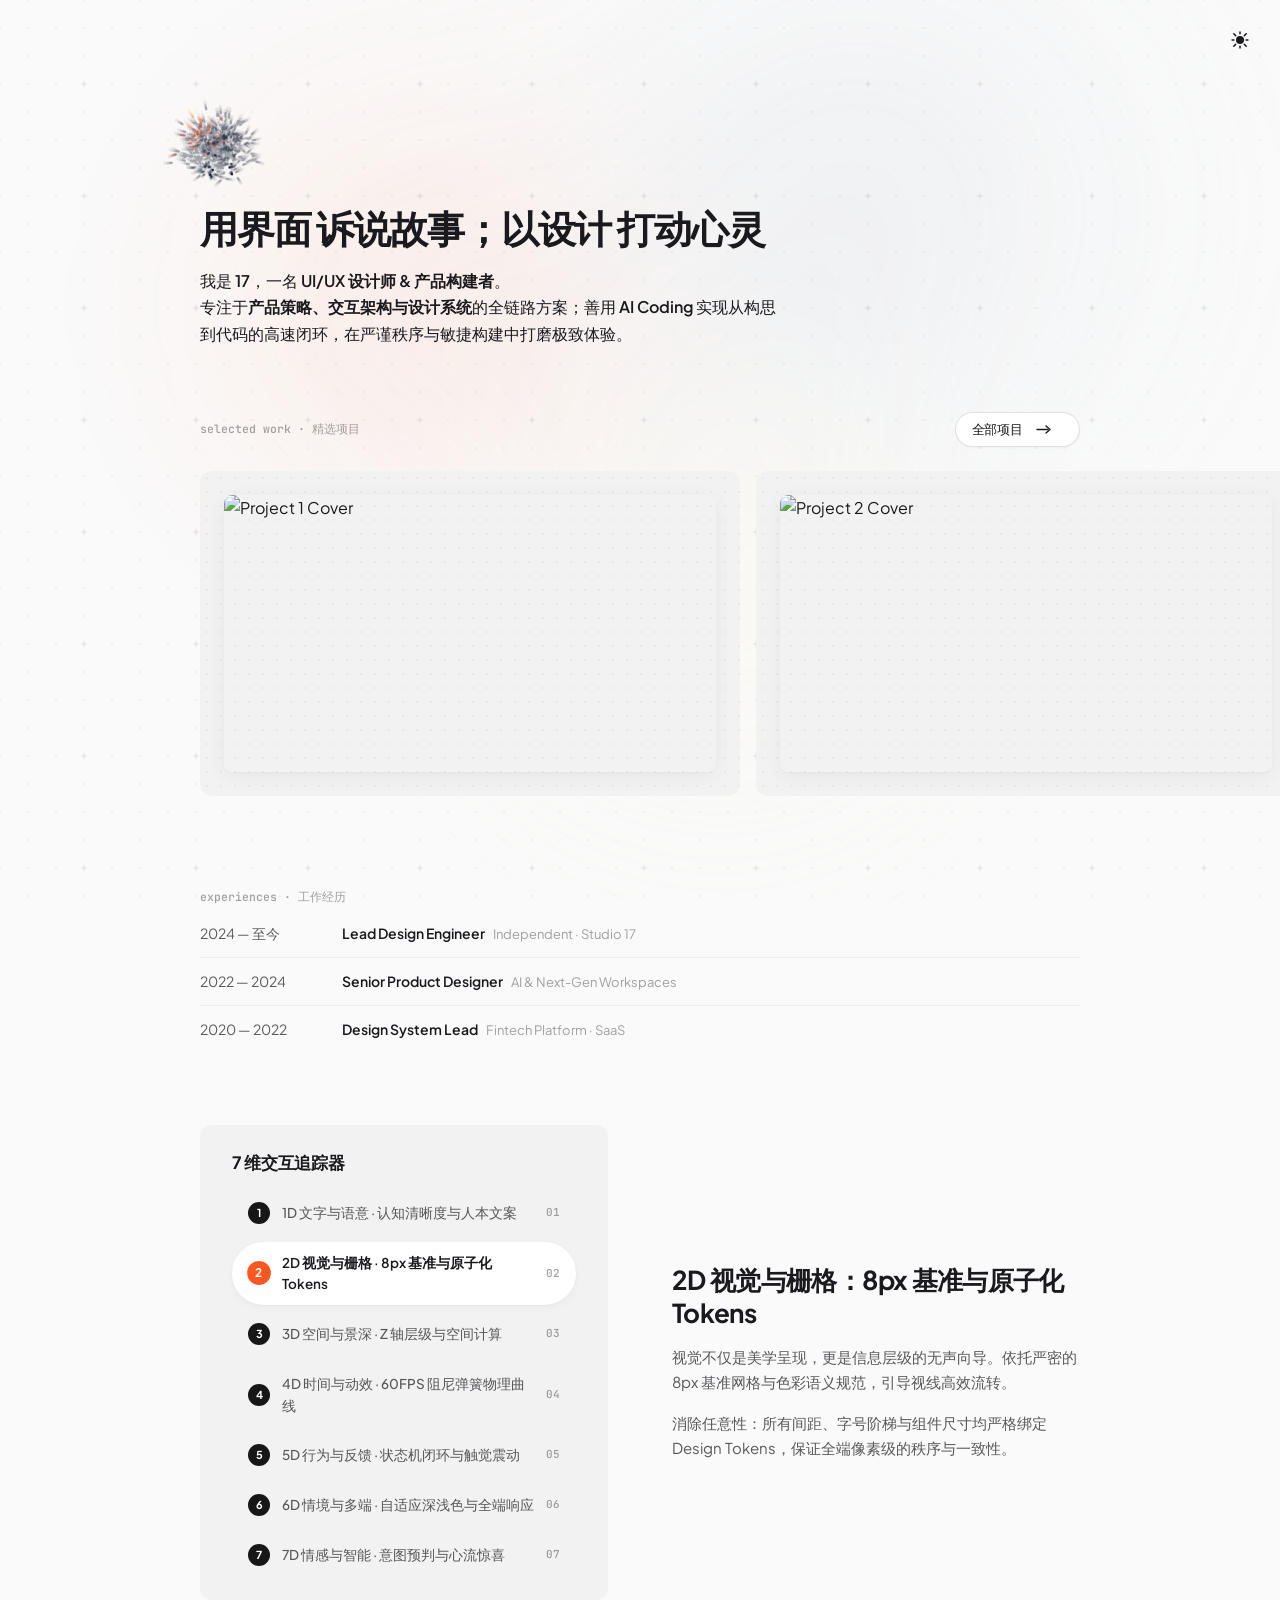
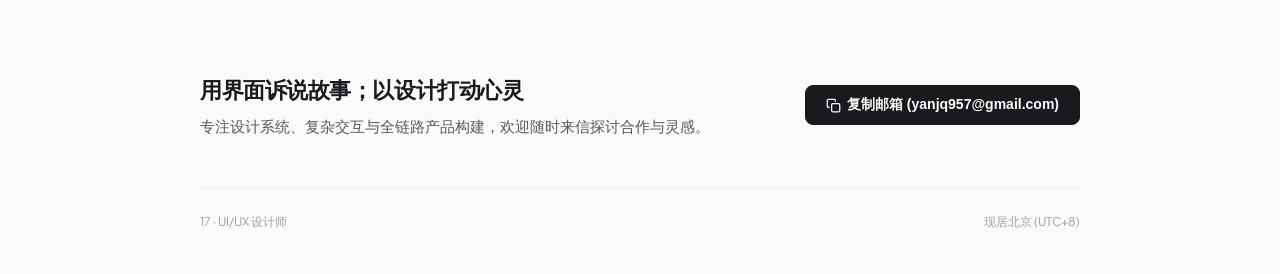
==== commit 3511944a: "feat: update page titles to 17Design and refine typography layout" ====
--- a/index.html
+++ b/index.html
@@ -3,7 +3,7 @@
 <head>
   <meta charset="UTF-8">
   <meta name="viewport" content="width=device-width, initial-scale=1, viewport-fit=cover">
-  <title>17 — UI/UX 设计师作品集</title>
+  <title>17Design</title>
   <meta name="description" content="17 是一位专注于产品策略、交互架构与设计系统的 UI/UX 设计师 & 产品构建者。">
   <link rel="icon" type="image/png" href="logo.png">
   <link rel="icon" type="image/svg+xml" href="favicon.svg">
@@ -311,10 +311,8 @@
       </div>
 
       <div class="footer-meta-bar">
-        <span>现居北京 • UTC+8</span>
-        <button id="btn-back-to-top" class="btn-text-link">
-          ↑ 返回顶部
-        </button>
+        <span>17 · UI/UX 设计师</span>
+        <span>现居北京 (UTC+8)</span>
       </div>
     </footer>
 
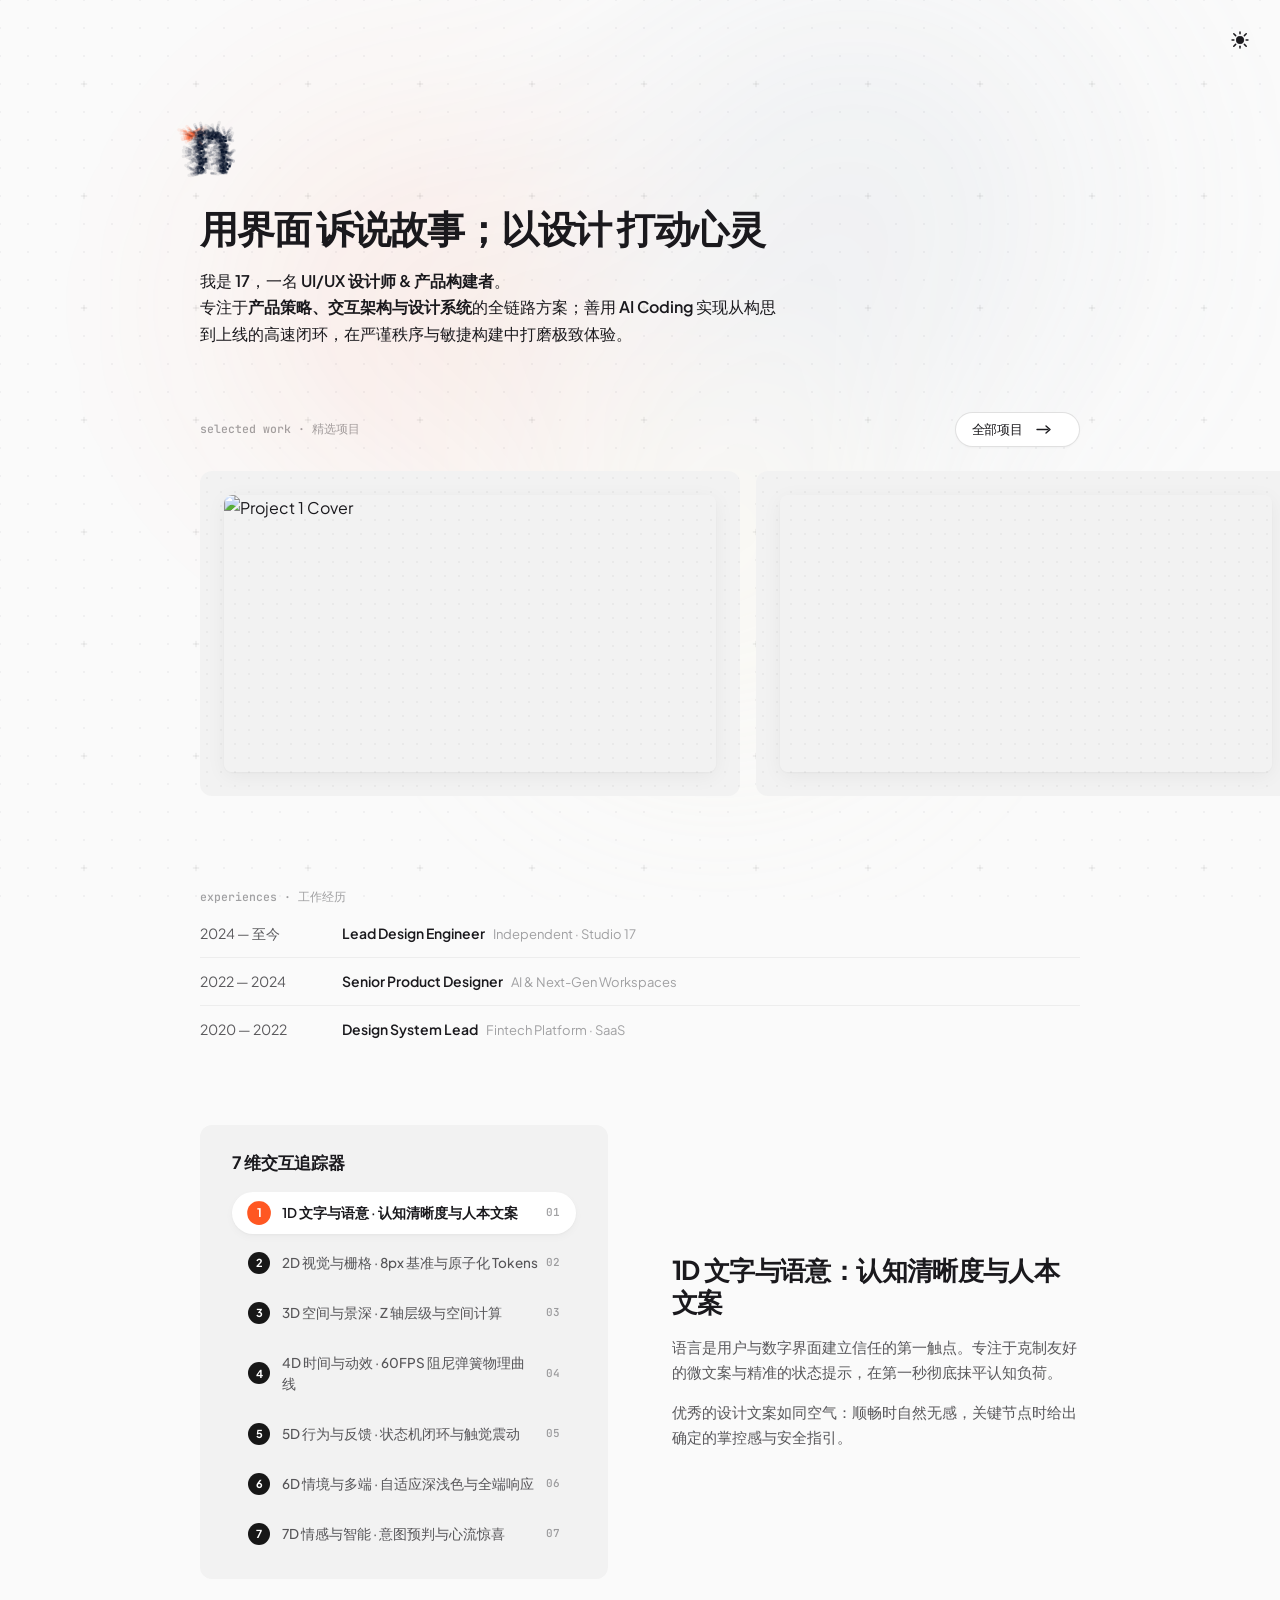
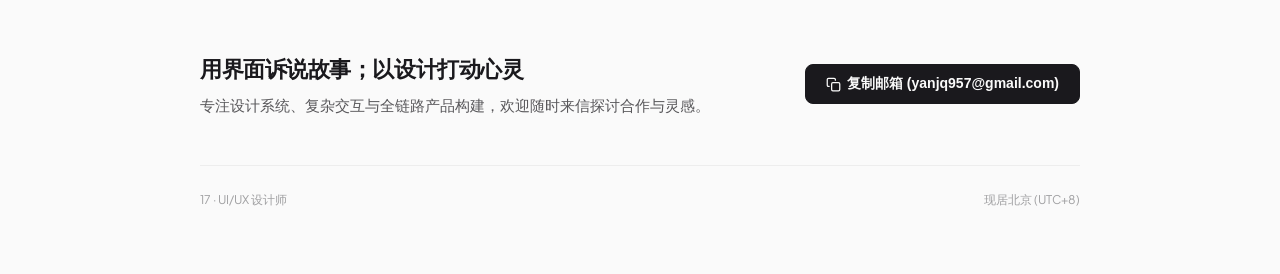
==== commit 2d62ede4: "feat: add Motion Icon case study (project-detail-6) with video showcases and design refinements" ====
--- a/index.html
+++ b/index.html
@@ -96,7 +96,7 @@
 
         <p class="hero-copy" style="margin-bottom: 0;">
           我是 <strong>17</strong>，一名 <strong>UI/UX 设计师 & 产品构建者</strong>。<br>
-          专注于<strong>产品策略、交互架构与设计系统</strong>的全链路方案；善用 <strong>AI Coding</strong> 实现从构思到代码的高速闭环，在严谨秩序与敏捷构建中打磨极致体验。
+          专注于<strong>产品策略、交互架构与设计系统</strong>的全链路方案；善用 <strong>AI Coding</strong> 实现从构思到上线的高速闭环，在严谨秩序与敏捷构建中打磨极致体验。
         </p>
       </div>
     </section>
@@ -132,28 +132,35 @@
         </div>
       </div>
 
-      <!-- 项目 2：(封面使用第二项目第一张图) -->
+      <!-- 项目 2：(应急 3D 图标微动效合集 · 专属视频封面) -->
+      <div class="shotwell-card" data-project-url="project-detail-6.html?from=home">
+        <div class="shotwell-artboard has-cover-image">
+          <video src="assets/projects/icon测试/封面.mp4" autoplay loop muted playsinline preload="auto" class="artboard-cover-video"></video>
+        </div>
+      </div>
+
+      <!-- 项目 3：(封面使用原第二项目第一张图) -->
       <div class="shotwell-card" data-project-url="project-detail-2.html?from=home">
         <div class="shotwell-artboard has-cover-image">
           <img src="https://cdn.nodeimage.com/i/NzoUkYK3qqFiSNMtn3psFXPkCUviVyNi.webp" alt="Project 2 Cover" class="artboard-cover-img" loading="lazy" decoding="async">
         </div>
       </div>
 
-      <!-- 项目 3：(封面使用第三项目第一张图 - 倒序首图) -->
+      <!-- 项目 4：(封面使用第三项目第一张图 - 倒序首图) -->
       <div class="shotwell-card" data-project-url="project-detail-3.html?from=home">
         <div class="shotwell-artboard has-cover-image">
           <img src="https://cdn.nodeimage.com/i/kaMPTOuEryb2H9pcGYnJseWnvORFoao3.webp" alt="Project 3 Cover" class="artboard-cover-img" loading="lazy" decoding="async">
         </div>
       </div>
 
-      <!-- 项目 4：(封面使用第四项目第一张图 - 倒序首图) -->
+      <!-- 项目 5：(封面使用第四项目第一张图 - 倒序首图) -->
       <div class="shotwell-card" data-project-url="project-detail-4.html?from=home">
         <div class="shotwell-artboard has-cover-image">
           <img src="https://cdn.nodeimage.com/i/21tDvHLzhrKbF94xNewNwgtcS5hc1CsA.webp" alt="Project 4 Cover" class="artboard-cover-img" loading="lazy" decoding="async">
         </div>
       </div>
 
-      <!-- 项目 5：(封面使用第五项目第一张图 - 倒序首图) -->
+      <!-- 项目 6：(封面使用第五项目第一张图 - 倒序首图) -->
       <div class="shotwell-card" data-project-url="project-detail-5.html?from=home">
         <div class="shotwell-artboard has-cover-image">
           <img src="https://cdn.nodeimage.com/i/oVhkjZFi4OAv56gPUFg9BxCd1Nyyz9tE.webp" alt="Project 5 Cover" class="artboard-cover-img" loading="lazy" decoding="async">
@@ -650,7 +657,7 @@
             <polyline points="20 6 9 17 4 12"></polyline>
           </svg>
         </span>
-        <span class="toast-text">${message} ${emailHtml}</span>
+        <span class="toast-text">${message}${emailHtml}</span>
       `;
       
       toast.classList.remove("toast-hide");
@@ -680,7 +687,7 @@
         fallbackCopy(emailText);
       }
 
-      showToast("已成功复制 17 的联系邮箱", emailText);
+      showToast("复制成功", emailText);
 
       // 按钮即时微交互反馈
       if (btnEl) {
--- a/styles.css
+++ b/styles.css
@@ -1052,7 +1052,8 @@
   display: block;
 }
 
-.artboard-cover-img {
+.artboard-cover-img,
+.artboard-cover-video {
   width: 100%;
   height: 100%;
   object-fit: cover;
@@ -1631,6 +1632,19 @@
   transition: opacity 0.38s cubic-bezier(0.16, 1, 0.3, 1);
 }
 
+.detail-image-placeholder video,
+.detail-stream-video {
+  width: 100%;
+  height: auto;
+  display: block;
+  border-radius: 0;
+  margin: 0;
+  padding: 0;
+  border: none;
+  vertical-align: bottom;
+  background: transparent;
+}
+
 .detail-image-placeholder img.is-loaded,
 .detail-stream-img.is-loaded {
   opacity: 1;
@@ -2022,3 +2036,185 @@
     transform: translate(-50%, -12px) scale(0.96);
   }
 }
+
+/* ==========================================================================
+   10. 图标微动效外层大盒子 (#EBF4FB 浅蓝底板 · 白色 16:9 卡片画廊 · 无圆角无投影无缝堆叠)
+   ========================================================================== */
+.icon-showcase-container {
+  width: 100%;
+  background: #EBF4FB;
+  border-radius: 0;
+  border: none;
+  padding: 40px 58px 64px;
+  margin: 0;
+  box-shadow: none;
+  box-sizing: border-box;
+}
+
+[data-theme="dark"] .icon-showcase-container {
+  background: #EBF4FB;
+  border: none;
+  box-shadow: none;
+}
+
+@media (max-width: 960px) {
+  .icon-showcase-container {
+    padding: 32px 32px 48px;
+    border-radius: 0;
+  }
+}
+
+@media (max-width: 768px) {
+  .icon-showcase-container {
+    padding: 24px 20px 40px;
+    border-radius: 0;
+  }
+}
+
+.icon-motion-grid {
+  display: grid;
+  grid-template-columns: repeat(3, 1fr);
+  gap: 20px;
+  margin: 0;
+  align-items: center;
+}
+
+@media (max-width: 960px) {
+  .icon-motion-grid {
+    grid-template-columns: repeat(2, 1fr);
+    gap: 16px;
+  }
+}
+
+@media (max-width: 580px) {
+  .icon-motion-grid {
+    grid-template-columns: 1fr;
+    gap: 14px;
+  }
+}
+
+.icon-motion-card {
+  width: 100%;
+  aspect-ratio: 16 / 9;
+  background: #ffffff;
+  border-radius: 8px;
+  border: none;
+  overflow: hidden;
+  position: relative;
+  display: flex;
+  align-items: center;
+  justify-content: center;
+  box-shadow: none;
+  transition: transform 0.24s var(--ease-spring);
+}
+
+[data-theme="dark"] .icon-motion-card {
+  background: #ffffff;
+  border: none;
+  box-shadow: none;
+}
+
+.icon-motion-card:hover {
+  transform: translateY(-3px);
+  box-shadow: none;
+}
+
+[data-theme="dark"] .icon-motion-card:hover {
+  transform: translateY(-3px);
+  box-shadow: none;
+}
+
+.icon-motion-artboard {
+  width: 100%;
+  height: 100%;
+  display: flex;
+  align-items: center;
+  justify-content: center;
+  padding: 0;
+  position: relative;
+  overflow: hidden;
+  border-radius: inherit;
+}
+
+.icon-motion-video {
+  width: 100%;
+  height: 100%;
+  object-fit: cover;
+  display: block;
+  pointer-events: none;
+  border-radius: inherit;
+  mix-blend-mode: multiply;
+}
+
+.icon-motion-card.is-placeholder {
+  display: none;
+}
+
+.icon-motion-card.is-placeholder:hover {
+  transform: none;
+  box-shadow: none;
+  border-color: var(--border-subtle);
+}
+
+.icon-placeholder-inner {
+  display: flex;
+  flex-direction: column;
+  align-items: center;
+  justify-content: center;
+  gap: var(--space-1);
+  color: var(--ink-tertiary);
+  font-family: var(--font-mono);
+  font-size: 11px;
+}
+
+.icon-placeholder-plus {
+  font-size: 20px;
+  line-height: 1;
+  opacity: 0.5;
+}
+
+/* ==========================================================================
+   项目 6 专属 4 格 2x2 蓝底微动效封面组件 (Quad Motion Icon 2x2 Cover)
+   ========================================================================== */
+.icon-cover-quad-artboard {
+  background: #386ED1 !important;
+  display: flex !important;
+  align-items: center;
+  justify-content: center;
+  padding: 10px;
+  width: 100%;
+  height: 100%;
+  overflow: hidden;
+  box-sizing: border-box;
+}
+
+.icon-cover-quad-grid {
+  display: grid;
+  grid-template-columns: 1fr 1fr;
+  grid-template-rows: 1fr 1fr;
+  gap: 8px;
+  width: 100%;
+  height: 100%;
+  box-sizing: border-box;
+}
+
+.icon-cover-quad-item {
+  width: 100%;
+  height: 100%;
+  background: #ffffff;
+  border-radius: 4px;
+  overflow: hidden;
+  display: flex;
+  align-items: center;
+  justify-content: center;
+  box-shadow: 0 1px 4px rgba(0, 0, 0, 0.08);
+}
+
+.icon-cover-quad-video {
+  width: 100%;
+  height: 100%;
+  object-fit: cover;
+  display: block;
+  pointer-events: none;
+  mix-blend-mode: multiply;
+}
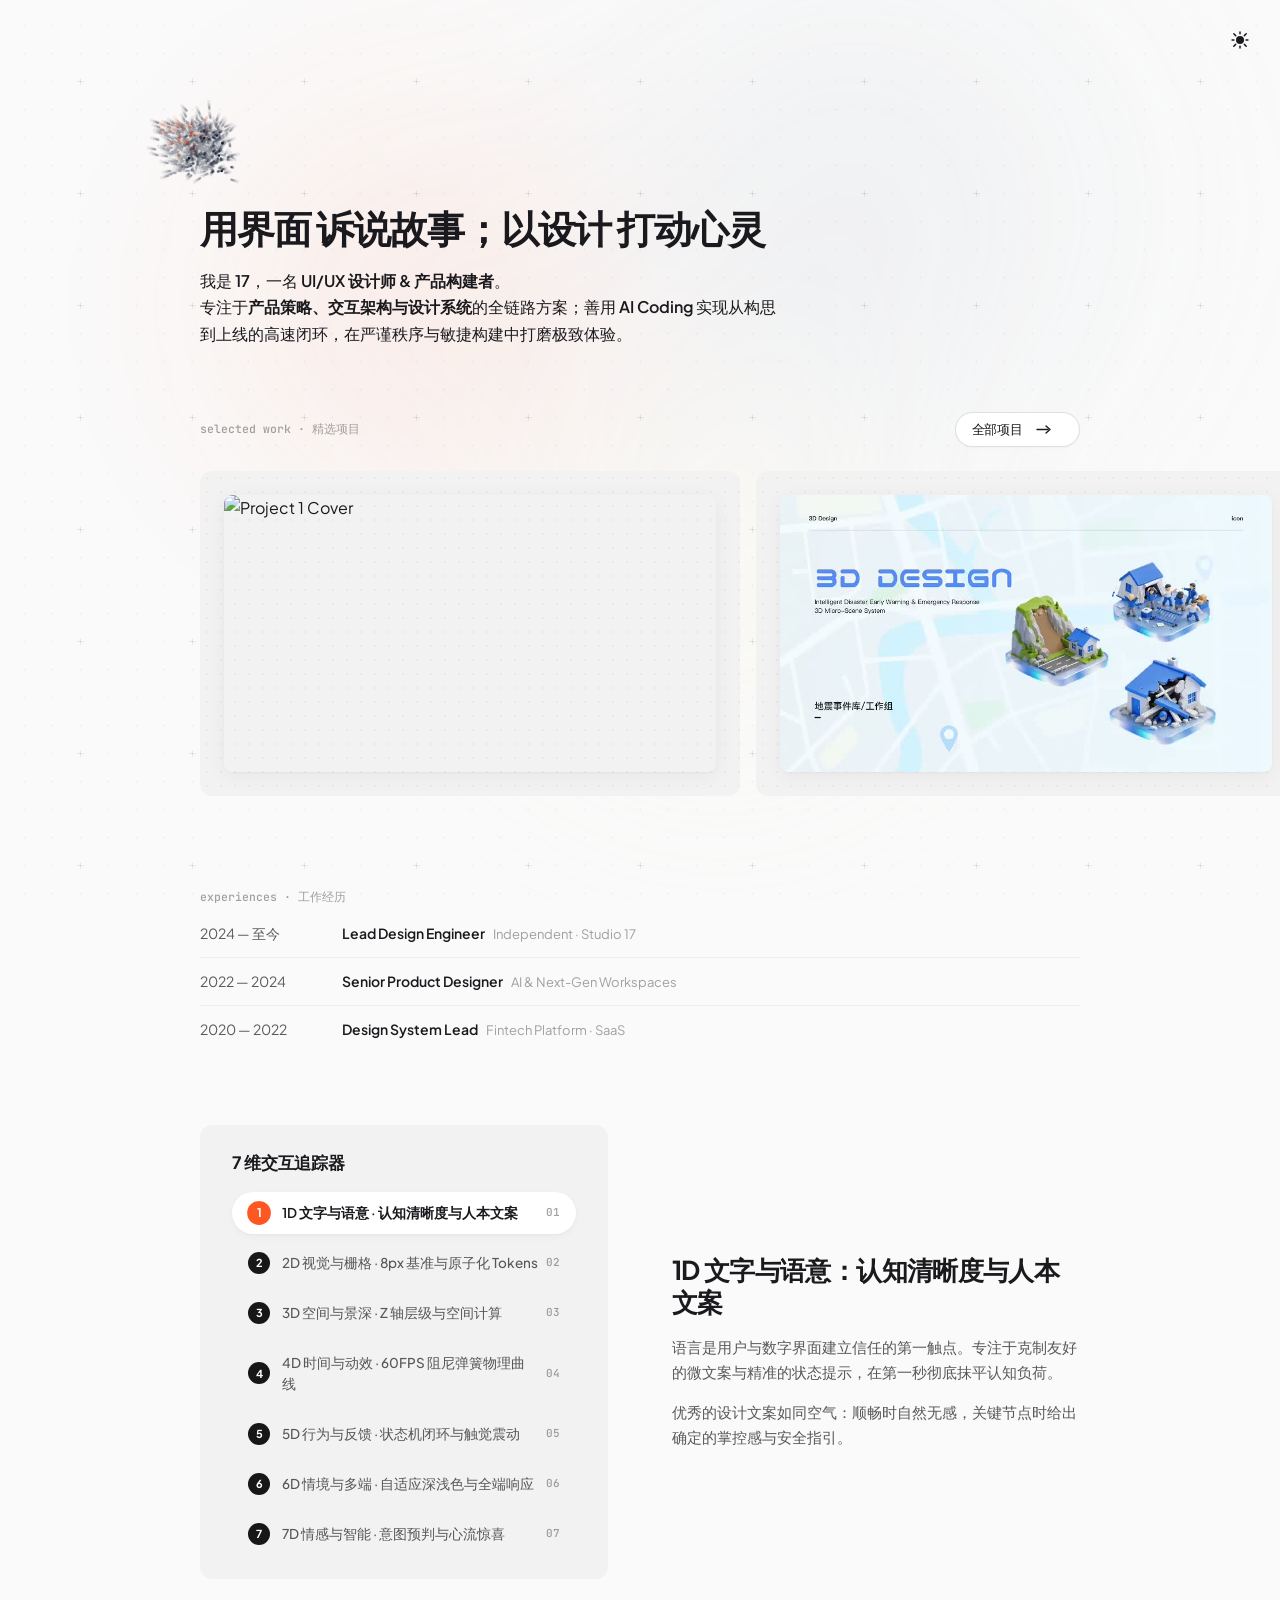
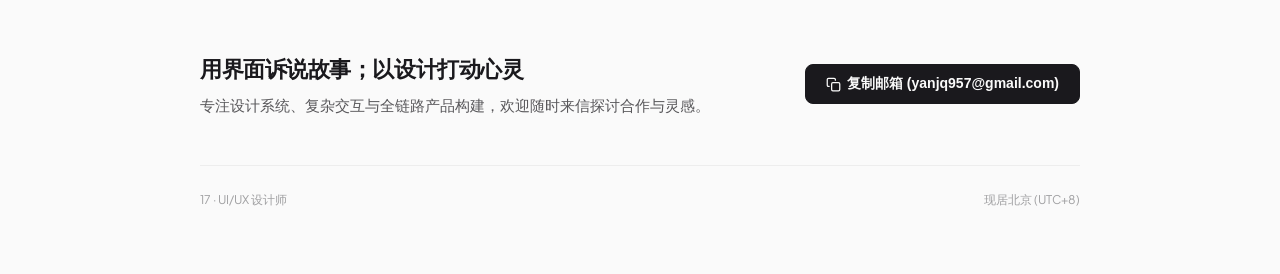
==== commit fe2bf7eb: "feat: add video poster thumbnails and optimize video loading performance for Motion Icon case study" ====
--- a/index.html
+++ b/index.html
@@ -135,7 +135,7 @@
       <!-- 项目 2：(应急 3D 图标微动效合集 · 专属视频封面) -->
       <div class="shotwell-card" data-project-url="project-detail-6.html?from=home">
         <div class="shotwell-artboard has-cover-image">
-          <video src="assets/projects/icon测试/封面.mp4" autoplay loop muted playsinline preload="auto" class="artboard-cover-video"></video>
+          <video src="assets/projects/icon测试/封面.mp4" poster="assets/projects/icon测试/封面_poster.jpg" autoplay loop muted playsinline preload="auto" class="artboard-cover-video"></video>
         </div>
       </div>
 
--- a/styles.css
+++ b/styles.css
@@ -1594,18 +1594,40 @@
   border-radius: 0;
 }
 
+/* ==========================================================================
+   Skeleton 骨架屏系统 (Skeleton Shimmer System)
+   ========================================================================== */
+@keyframes skeleton-shimmer {
+  0% {
+    transform: translateX(-100%);
+  }
+  100% {
+    transform: translateX(100%);
+  }
+}
+
+@keyframes skeleton-pulse {
+  0%, 100% {
+    opacity: 0.7;
+  }
+  50% {
+    opacity: 0.3;
+  }
+}
+
 .detail-image-placeholder {
   width: 100%;
   border-radius: 0;
-  overflow: visible;
+  overflow: hidden;
   position: relative;
   display: block;
   box-shadow: none;
-  background-color: transparent;
+  background-color: rgba(0, 0, 0, 0.03);
   margin: 0;
   padding: 0;
   line-height: 0;
   font-size: 0;
+  min-height: 480px;
 }
 
 /* 消除高分屏/缩放时浏览器亚像素 (Sub-pixel) 渲染导致的 0.5px 露白微缝 */
@@ -1613,9 +1635,47 @@
   margin-top: -1.5px;
 }
 
+/* 骨架屏流动扫光伪元素 */
+.detail-image-placeholder::before {
+  content: '';
+  position: absolute;
+  inset: 0;
+  background: linear-gradient(
+    90deg,
+    transparent 0%,
+    rgba(255, 255, 255, 0.55) 50%,
+    transparent 100%
+  );
+  transform: translateX(-100%);
+  animation: skeleton-shimmer 1.8s infinite cubic-bezier(0.4, 0, 0.2, 1);
+  pointer-events: none;
+  z-index: 1;
+  transition: opacity 0.36s ease;
+}
+
 [data-theme="dark"] .detail-image-placeholder {
+  background-color: rgba(255, 255, 255, 0.04);
+}
+
+[data-theme="dark"] .detail-image-placeholder::before {
+  background: linear-gradient(
+    90deg,
+    transparent 0%,
+    rgba(255, 255, 255, 0.08) 50%,
+    transparent 100%
+  );
+}
+
+/* 当图片/视频加载完成后，淡出骨架屏并恢复自适应高度 */
+.detail-image-placeholder.is-loaded {
+  min-height: unset;
   background-color: transparent;
-  box-shadow: none;
+}
+
+.detail-image-placeholder.is-loaded::before {
+  opacity: 0;
+  animation: none;
+  visibility: hidden;
 }
 
 .detail-image-placeholder img,
@@ -1629,6 +1689,8 @@
   border: none;
   vertical-align: bottom;
   opacity: 0;
+  position: relative;
+  z-index: 2;
   transition: opacity 0.38s cubic-bezier(0.16, 1, 0.3, 1);
 }
 
@@ -1643,11 +1705,149 @@
   border: none;
   vertical-align: bottom;
   background: transparent;
+  opacity: 0;
+  position: relative;
+  z-index: 2;
+  transition: opacity 0.38s cubic-bezier(0.16, 1, 0.3, 1);
 }
 
 .detail-image-placeholder img.is-loaded,
-.detail-stream-img.is-loaded {
+.detail-stream-img.is-loaded,
+.detail-image-placeholder video.is-loaded,
+.detail-stream-video.is-loaded {
   opacity: 1;
+}
+
+/* ==========================================================================
+   项目 6 首图与 12 组 3D 图标动效卡片专属结构化骨架屏 (Project 6 Skeleton)
+   ========================================================================== */
+.banner-skeleton-loader {
+  position: absolute;
+  inset: 0;
+  background: #EBF4FB;
+  display: flex;
+  flex-direction: column;
+  justify-content: space-between;
+  padding: 32px 58px;
+  overflow: hidden;
+  z-index: 1;
+  transition: opacity 0.4s ease;
+  pointer-events: none;
+}
+
+.banner-skeleton-loader::before {
+  content: '';
+  position: absolute;
+  inset: 0;
+  background: linear-gradient(
+    90deg,
+    transparent 0%,
+    rgba(255, 255, 255, 0.6) 50%,
+    transparent 100%
+  );
+  transform: translateX(-100%);
+  animation: skeleton-shimmer 1.8s infinite cubic-bezier(0.4, 0, 0.2, 1);
+}
+
+.banner-skeleton-header {
+  display: flex;
+  justify-content: space-between;
+  align-items: center;
+}
+
+.banner-skeleton-pill {
+  width: 72px;
+  height: 12px;
+  border-radius: 6px;
+  background: rgba(56, 110, 209, 0.15);
+  animation: skeleton-pulse 1.8s infinite ease-in-out;
+}
+
+.banner-skeleton-tag {
+  width: 40px;
+  height: 12px;
+  border-radius: 6px;
+  background: rgba(56, 110, 209, 0.15);
+  animation: skeleton-pulse 1.8s infinite ease-in-out;
+}
+
+.banner-skeleton-center {
+  display: flex;
+  flex-direction: column;
+  gap: 12px;
+  max-width: 320px;
+}
+
+.banner-skeleton-title {
+  width: 220px;
+  height: 28px;
+  border-radius: 8px;
+  background: rgba(56, 110, 209, 0.18);
+  animation: skeleton-pulse 1.8s infinite ease-in-out;
+}
+
+.banner-skeleton-subtitle {
+  width: 160px;
+  height: 12px;
+  border-radius: 6px;
+  background: rgba(56, 110, 209, 0.12);
+  animation: skeleton-pulse 1.8s infinite ease-in-out;
+}
+
+.detail-image-placeholder.is-loaded .banner-skeleton-loader {
+  opacity: 0;
+  visibility: hidden;
+}
+
+/* 12 组 3D 图标动效卡片骨架屏 */
+.icon-motion-card .icon-skeleton-loader {
+  position: absolute;
+  inset: 0;
+  display: flex;
+  flex-direction: column;
+  align-items: center;
+  justify-content: center;
+  gap: 10px;
+  background: #ffffff;
+  z-index: 1;
+  pointer-events: none;
+  transition: opacity 0.38s ease;
+  overflow: hidden;
+}
+
+.icon-motion-card .icon-skeleton-loader::before {
+  content: '';
+  position: absolute;
+  inset: 0;
+  background: linear-gradient(
+    90deg,
+    rgba(235, 244, 251, 0) 0%,
+    rgba(235, 244, 251, 0.95) 50%,
+    rgba(235, 244, 251, 0) 100%
+  );
+  transform: translateX(-100%);
+  animation: skeleton-shimmer 1.5s infinite cubic-bezier(0.4, 0, 0.2, 1);
+}
+
+.icon-skeleton-island {
+  width: 56px;
+  height: 36px;
+  border-radius: 10px;
+  background: rgba(56, 110, 209, 0.12);
+  position: relative;
+  animation: skeleton-pulse 1.8s infinite ease-in-out;
+}
+
+.icon-skeleton-badge {
+  width: 32px;
+  height: 6px;
+  border-radius: 3px;
+  background: rgba(56, 110, 209, 0.08);
+}
+
+.icon-motion-card.is-loaded .icon-skeleton-loader {
+  opacity: 0;
+  visibility: hidden;
 }
 
 .footer-email-btn {
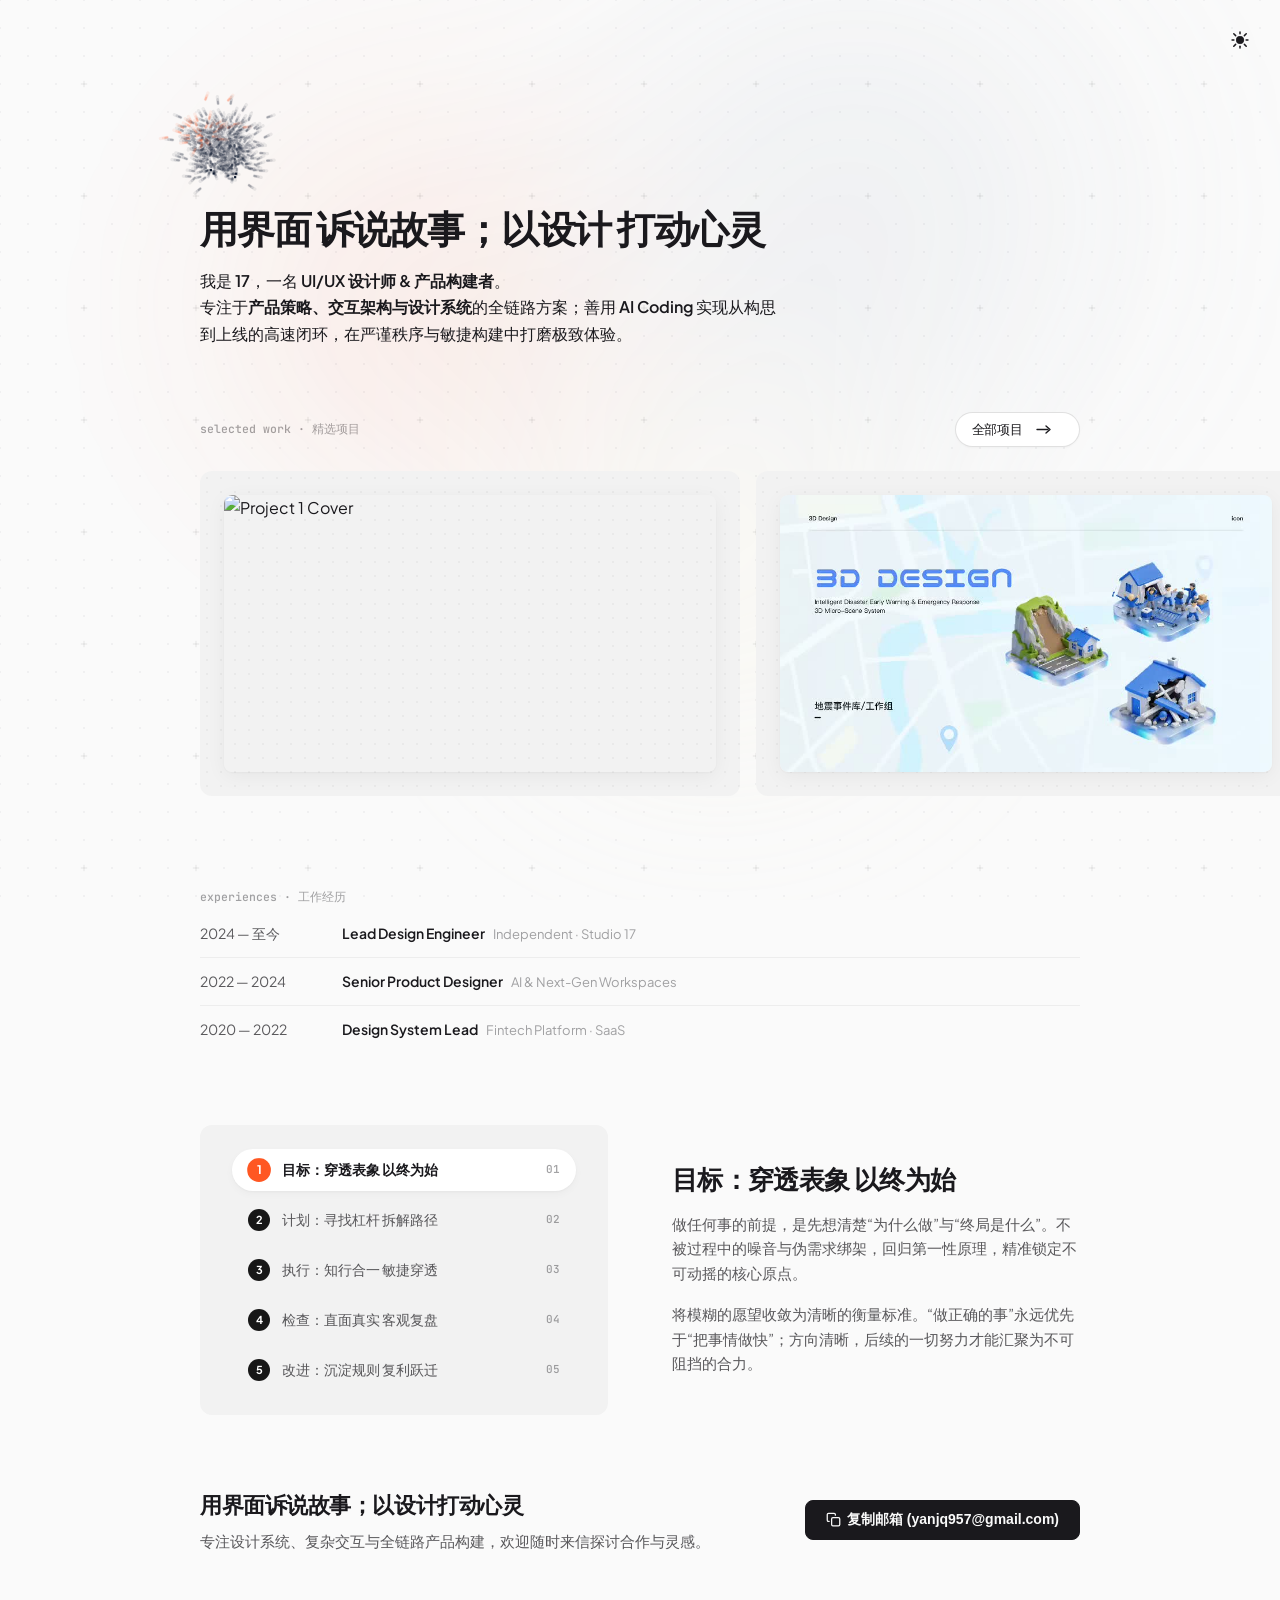
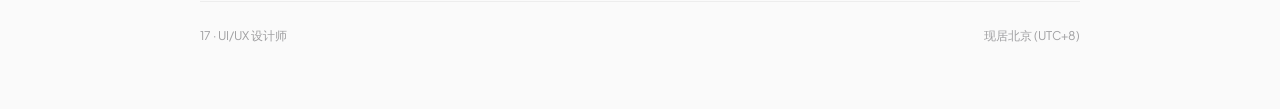
==== commit abffb5e3: "feat: upgrade methodology section to 5-stage evolution model (Goal, Plan, Execute, Check, Improve)" ====
--- a/index.html
+++ b/index.html
@@ -208,15 +208,11 @@
     </section>
 
     <!-- ==========================================
-         6. 左右双列版块：7 维交互追踪器 (位于工作经历下方)
+         6. 左右双列版块：通用演进模型 (PDCA) (位于工作经历下方)
          ========================================== -->
     <section id="framework" class="split-section">
       <div class="media-col">
         <div class="interactive-card">
-          <div class="card-top-bar">
-            <span class="card-title-text">7 维交互追踪器</span>
-          </div>
-
           <div class="tracker-rows-list" id="dim-tracker-list">
             <!-- 动态顺滑物理滑块 (避免闪烁，实现白底丝滑下滑动效) -->
             <div class="tracker-sliding-indicator" id="tracker-sliding-indicator" aria-hidden="true"></div>
@@ -224,7 +220,7 @@
             <div class="tracker-pill-item active" data-dim="1">
               <div class="pill-left">
                 <span class="pill-badge-num">1</span>
-                <span>1D 文字与语意 · 认知清晰度与人本文案</span>
+                <span>目标：穿透表象 以终为始</span>
               </div>
               <span class="pill-tag">01</span>
             </div>
@@ -232,7 +228,7 @@
             <div class="tracker-pill-item" data-dim="2">
               <div class="pill-left">
                 <span class="pill-badge-num">2</span>
-                <span>2D 视觉与栅格 · 8px 基准与原子化 Tokens</span>
+                <span>计划：寻找杠杆 拆解路径</span>
               </div>
               <span class="pill-tag">02</span>
             </div>
@@ -240,7 +236,7 @@
             <div class="tracker-pill-item" data-dim="3">
               <div class="pill-left">
                 <span class="pill-badge-num">3</span>
-                <span>3D 空间与景深 · Z 轴层级与空间计算</span>
+                <span>执行：知行合一 敏捷穿透</span>
               </div>
               <span class="pill-tag">03</span>
             </div>
@@ -248,7 +244,7 @@
             <div class="tracker-pill-item" data-dim="4">
               <div class="pill-left">
                 <span class="pill-badge-num">4</span>
-                <span>4D 时间与动效 · 60FPS 阻尼弹簧物理曲线</span>
+                <span>检查：直面真实 客观复盘</span>
               </div>
               <span class="pill-tag">04</span>
             </div>
@@ -256,39 +252,23 @@
             <div class="tracker-pill-item" data-dim="5">
               <div class="pill-left">
                 <span class="pill-badge-num">5</span>
-                <span>5D 行为与反馈 · 状态机闭环与触觉震动</span>
+                <span>改进：沉淀规则 复利跃迁</span>
               </div>
               <span class="pill-tag">05</span>
             </div>
 
-            <div class="tracker-pill-item" data-dim="6">
-              <div class="pill-left">
-                <span class="pill-badge-num">6</span>
-                <span>6D 情境与多端 · 自适应深浅色与全端响应</span>
-              </div>
-              <span class="pill-tag">06</span>
-            </div>
-
-            <div class="tracker-pill-item" data-dim="7">
-              <div class="pill-left">
-                <span class="pill-badge-num">7</span>
-                <span>7D 情感与智能 · 意图预判与心流惊喜</span>
-              </div>
-              <span class="pill-tag">07</span>
-            </div>
-
           </div>
         </div>
       </div>
 
       <div class="copy-col">
-        <h2 class="copy-heading" id="dim-heading">1D 文字与语意：认知清晰度与人本文案</h2>
+        <h2 class="copy-heading" id="dim-heading">目标：穿透表象 以终为始</h2>
         <div class="copy-desc" id="dim-desc">
           <p>
-            语言是用户与数字界面建立信任的第一触点。专注于克制友好的微文案与精准的状态提示，在第一秒彻底抹平认知负荷。
+            做任何事的前提，是先想清楚“为什么做”与“终局是什么”。不被过程中的噪音与伪需求绑架，回归第一性原理，精准锁定不可动摇的核心原点。
           </p>
           <p>
-            优秀的设计文案如同空气：顺畅时自然无感，关键节点时给出确定的掌控感与安全指引。
+            将模糊的愿望收敛为清晰的衡量标准。“做正确的事”永远优先于“把事情做快”；方向清晰，后续的一切努力才能汇聚为不可阻挡的合力。
           </p>
         </div>
       </div>
@@ -329,42 +309,32 @@
        交互联动控制脚本 (7D 追踪器 / 品牌哲学)
        ========================================== -->
   <script>
-    // 1. 7 维交互追踪器数据 (全 7 维完整中文内容)
+    // 1. 通用演进模型数据 (目标-计划-执行-检查-改进 宏观方法论)
     const DIM_DATA = {
       "1": {
-        title: "1D 文字与语意：认知清晰度与人本文案",
-        p1: "语言是用户与数字界面建立信任的第一触点。专注于克制友好的微文案与精准的状态提示，在第一秒彻底抹平认知负荷。",
-        p2: "优秀的设计文案如同空气：顺畅时自然无感，关键节点时给出确定的掌控感与安全指引。"
+        title: "目标：穿透表象 以终为始",
+        p1: "做任何事的前提，是先想清楚“为什么做”与“终局是什么”。不被过程中的噪音与伪需求绑架，回归第一性原理，精准锁定不可动摇的核心原点。",
+        p2: "将模糊的愿望收敛为清晰的衡量标准。“做正确的事”永远优先于“把事情做快”；方向清晰，后续的一切努力才能汇聚为不可阻挡的合力。"
       },
       "2": {
-        title: "2D 视觉与栅格：8px 基准与原子化 Tokens",
-        p1: "视觉不仅是美学呈现，更是信息层级的无声向导。依托严密的 8px 基准网格与色彩语义规范，引导视线高效流转。",
-        p2: "消除任意性：所有间距、字号阶梯与组件尺寸均严格绑定 Design Tokens，保证全端像素级的秩序与一致性。"
+        title: "计划：寻找杠杆 拆解路径",
+        p1: "谋定而后动。把宏大目标拆解为可操作的执行链路与阶段里程碑，全盘推演边界条件、潜在风险与资源约束。",
+        p2: "在混沌中建立秩序，识别关键卡点并寻找以小博大的杠杆支点。真正优秀的计划不是繁杂的清单，而是严密的因果推演与确定性预案。"
       },
       "3": {
-        title: "3D 空间与景深：Z 轴层级与空间计算",
-        p1: "界面是富有纵深物理法则的三维数字空间。通过投影分层、毛玻璃模糊与视差透视，清晰定义视觉权重与空间关系。",
-        p2: "面向 VisionOS 与下一代空间计算，探索材质透光度、光影投射与视线手势追踪的全新立体深度范式。"
+        title: "执行：知行合一 敏捷穿透",
+        p1: "行动力是把构想转化为现实的唯一桥梁。告别精神内耗与纸上谈兵，用最小可行步骤快速切入，在推进中建立手感。",
+        p2: "保持高密度的专注与坚韧，以知行合一的态度穿透现实阻力。让每一个行动都有始有终，用持续交付的结果确立掌控感。"
       },
       "4": {
-        title: "4D 时间与动效：60FPS 阻尼弹簧物理曲线",
-        p1: "时间是界面的生命脉搏。采用二阶阻尼弹簧（Spring Physics）与非线性缓动曲线，让每一个微交互都饱含呼吸感。",
-        p2: "告别机械生硬的线性过渡，让界面元素拥有质量、惯性与弹性，在 180ms ~ 320ms 黄金时效内完成优雅响应。"
+        title: "检查：直面真实 客观复盘",
+        p1: "客观世界的反馈是检验一切行动的唯一准绳。跳出自我防御，不粉饰太平，以实事求是的坦诚直面数据差距与执行偏差。",
+        p2: "顺藤摸瓜展开深层因果溯源：不仅看结果是否达成，更审视最初的认知假设是否成立，让盲区与隐藏摩擦点无所遁形。"
       },
       "5": {
-        title: "5D 行为与反馈：状态机闭环与触觉震动",
-        p1: "每一次点击、滑动与手势，都应当得到精准、即时且符合直觉的状态响应，构建确定性的操作闭环。",
-        p2: "覆盖 Default / Hover / Active / Focus / Loading / Disabled 全状态机，配合毫秒级触觉震动与防抖撤销机制。"
-      },
-      "6": {
-        title: "6D 情境与多端：自适应深浅色与全端响应",
-        p1: "体验随情境而流动。无论是深浅色模式、多端响应式断点，还是环境光与多模态输入，系统都能给出最优呈现。",
-        p2: "从手机单手操作舒适区，到高密度桌面多窗口工作流，自适应重排保证各场景下的极致心流。"
-      },
-      "7": {
-        title: "7D 情感与智能：意图预判与心流惊喜",
-        p1: "超越“好用”，走向“动人”。结合 AI 意图预判与精心设计的惊喜彩蛋，传递品牌温度与心流认同。",
-        p2: "在用户意图产生之前预先加载，在繁复任务完成后给予恰到好处的情感鼓励，打造令人难忘的数字体验。"
+        title: "改进：沉淀规则 复利跃迁",
+        p1: "闭环的真谛不在于“完成一次循环”，而在于“每次循环后的层级跃迁”。把教训内化为直觉本能，把散碎经验沉淀为可复用的系统方法。",
+        p2: "解决一个问题，消除一类问题。通过机制重构与自我迭代，让每一次尝试都成为下一次更高起点破局的复利垫脚石。"
       }
     };
 
@@ -383,7 +353,7 @@
       }, 150);
     }
 
-    // 2. 7 维交互追踪器：物理平滑滑块 + 3秒自动轮播 + 智能暂停与自动回归
+    // 2. 通用演进模型：物理平滑滑块 + 3秒自动轮播 + 智能暂停与自动回归
     const dimItems = document.querySelectorAll("#dim-tracker-list .tracker-pill-item");
     const dimHeading = document.getElementById("dim-heading");
     const dimDesc = document.getElementById("dim-desc");
--- a/styles.css
+++ b/styles.css
@@ -1705,10 +1705,9 @@
   border: none;
   vertical-align: bottom;
   background: transparent;
-  opacity: 0;
+  opacity: 1;
   position: relative;
   z-index: 2;
-  transition: opacity 0.38s cubic-bezier(0.16, 1, 0.3, 1);
 }
 
 .detail-image-placeholder img.is-loaded,
@@ -1718,137 +1717,7 @@
   opacity: 1;
 }
 
-/* ==========================================================================
-   项目 6 首图与 12 组 3D 图标动效卡片专属结构化骨架屏 (Project 6 Skeleton)
-   ========================================================================== */
-.banner-skeleton-loader {
-  position: absolute;
-  inset: 0;
-  background: #EBF4FB;
-  display: flex;
-  flex-direction: column;
-  justify-content: space-between;
-  padding: 32px 58px;
-  overflow: hidden;
-  z-index: 1;
-  transition: opacity 0.4s ease;
-  pointer-events: none;
-}
-
-.banner-skeleton-loader::before {
-  content: '';
-  position: absolute;
-  inset: 0;
-  background: linear-gradient(
-    90deg,
-    transparent 0%,
-    rgba(255, 255, 255, 0.6) 50%,
-    transparent 100%
-  );
-  transform: translateX(-100%);
-  animation: skeleton-shimmer 1.8s infinite cubic-bezier(0.4, 0, 0.2, 1);
-}
-
-.banner-skeleton-header {
-  display: flex;
-  justify-content: space-between;
-  align-items: center;
-}
-
-.banner-skeleton-pill {
-  width: 72px;
-  height: 12px;
-  border-radius: 6px;
-  background: rgba(56, 110, 209, 0.15);
-  animation: skeleton-pulse 1.8s infinite ease-in-out;
-}
-
-.banner-skeleton-tag {
-  width: 40px;
-  height: 12px;
-  border-radius: 6px;
-  background: rgba(56, 110, 209, 0.15);
-  animation: skeleton-pulse 1.8s infinite ease-in-out;
-}
-
-.banner-skeleton-center {
-  display: flex;
-  flex-direction: column;
-  gap: 12px;
-  max-width: 320px;
-}
-
-.banner-skeleton-title {
-  width: 220px;
-  height: 28px;
-  border-radius: 8px;
-  background: rgba(56, 110, 209, 0.18);
-  animation: skeleton-pulse 1.8s infinite ease-in-out;
-}
-
-.banner-skeleton-subtitle {
-  width: 160px;
-  height: 12px;
-  border-radius: 6px;
-  background: rgba(56, 110, 209, 0.12);
-  animation: skeleton-pulse 1.8s infinite ease-in-out;
-}
-
-.detail-image-placeholder.is-loaded .banner-skeleton-loader {
-  opacity: 0;
-  visibility: hidden;
-}
-
-/* 12 组 3D 图标动效卡片骨架屏 */
-.icon-motion-card .icon-skeleton-loader {
-  position: absolute;
-  inset: 0;
-  display: flex;
-  flex-direction: column;
-  align-items: center;
-  justify-content: center;
-  gap: 10px;
-  background: #ffffff;
-  z-index: 1;
-  pointer-events: none;
-  transition: opacity 0.38s ease;
-  overflow: hidden;
-}
-
-.icon-motion-card .icon-skeleton-loader::before {
-  content: '';
-  position: absolute;
-  inset: 0;
-  background: linear-gradient(
-    90deg,
-    rgba(235, 244, 251, 0) 0%,
-    rgba(235, 244, 251, 0.95) 50%,
-    rgba(235, 244, 251, 0) 100%
-  );
-  transform: translateX(-100%);
-  animation: skeleton-shimmer 1.5s infinite cubic-bezier(0.4, 0, 0.2, 1);
-}
-
-.icon-skeleton-island {
-  width: 56px;
-  height: 36px;
-  border-radius: 10px;
-  background: rgba(56, 110, 209, 0.12);
-  position: relative;
-  animation: skeleton-pulse 1.8s infinite ease-in-out;
-}
-
-.icon-skeleton-badge {
-  width: 32px;
-  height: 6px;
-  border-radius: 3px;
-  background: rgba(56, 110, 209, 0.08);
-}
-
-.icon-motion-card.is-loaded .icon-skeleton-loader {
-  opacity: 0;
-  visibility: hidden;
-}
+
 
 .footer-email-btn {
   background: none;
@@ -2245,7 +2114,7 @@
   background: #EBF4FB;
   border-radius: 0;
   border: none;
-  padding: 40px 58px 64px;
+  padding: 0 58px;
   margin: 0;
   box-shadow: none;
   box-sizing: border-box;
@@ -2259,14 +2128,14 @@
 
 @media (max-width: 960px) {
   .icon-showcase-container {
-    padding: 32px 32px 48px;
+    padding: 0 32px;
     border-radius: 0;
   }
 }
 
 @media (max-width: 768px) {
   .icon-showcase-container {
-    padding: 24px 20px 40px;
+    padding: 0 20px;
     border-radius: 0;
   }
 }
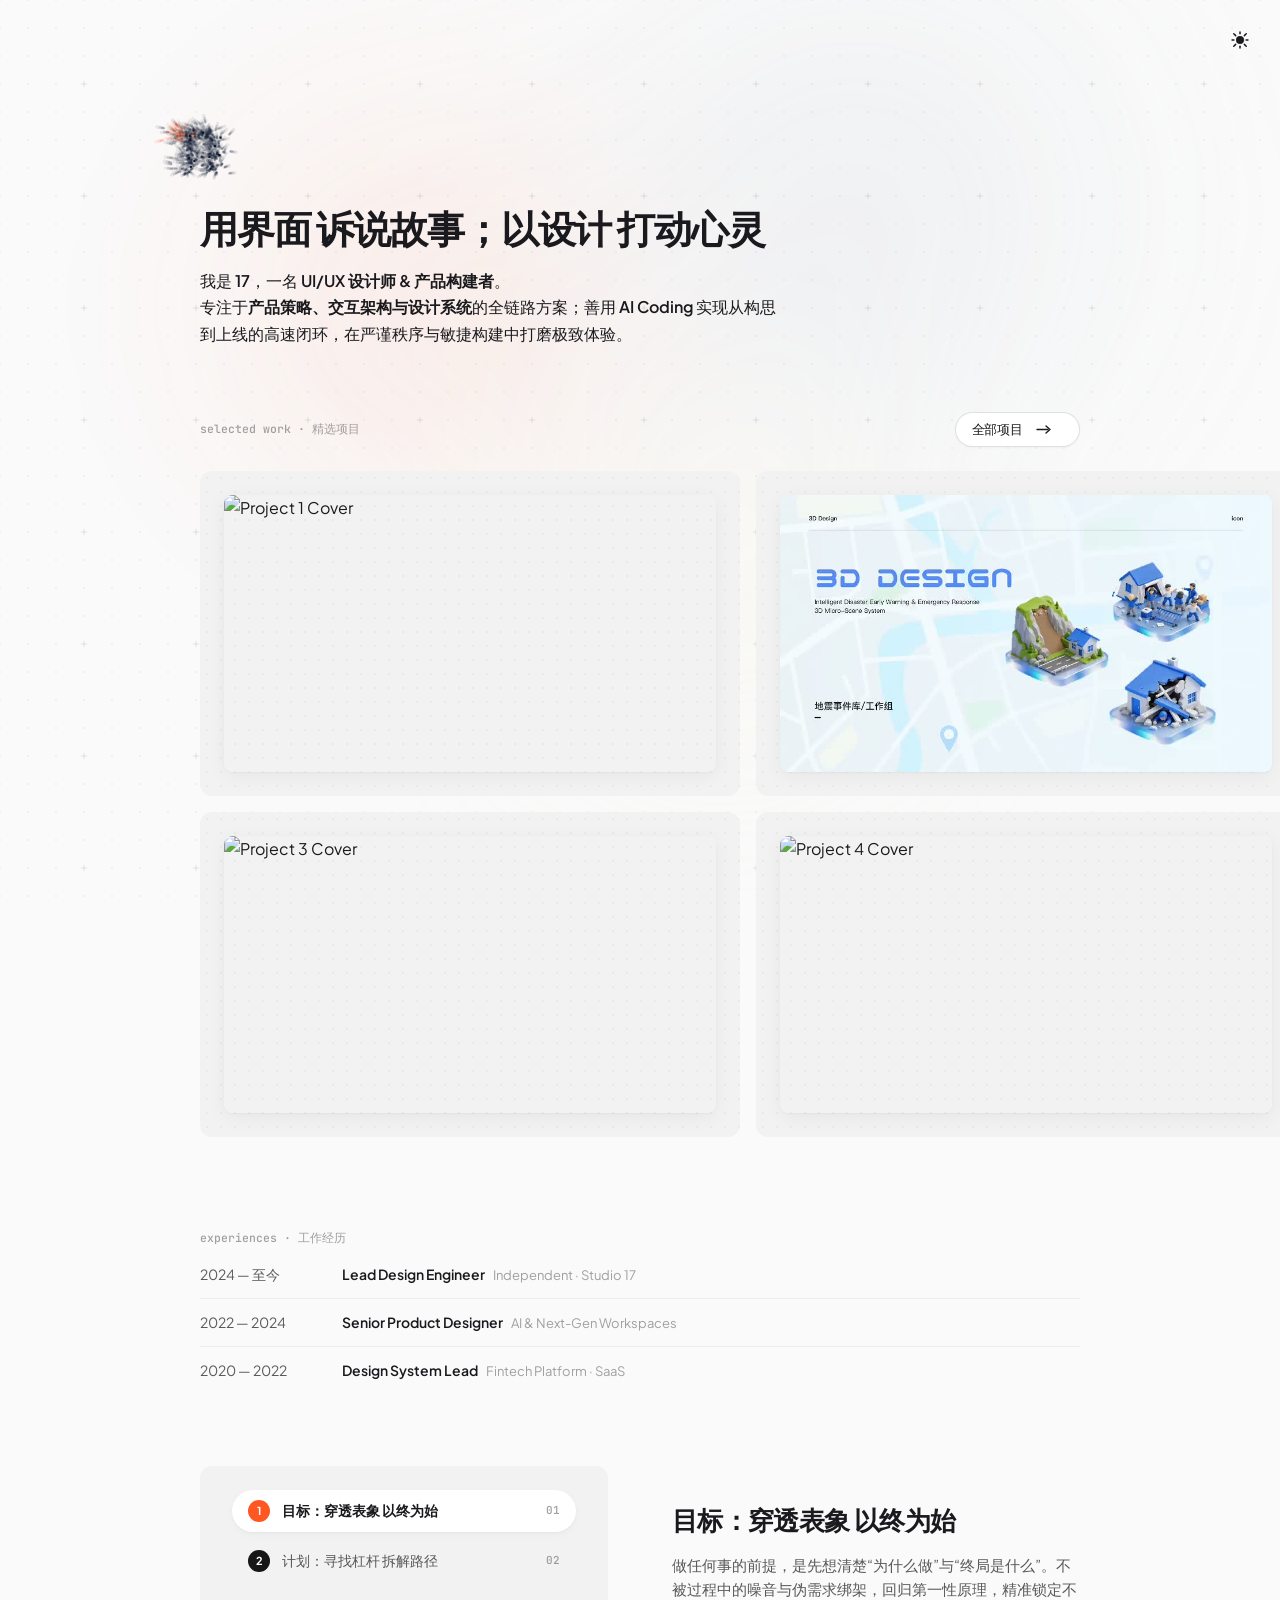
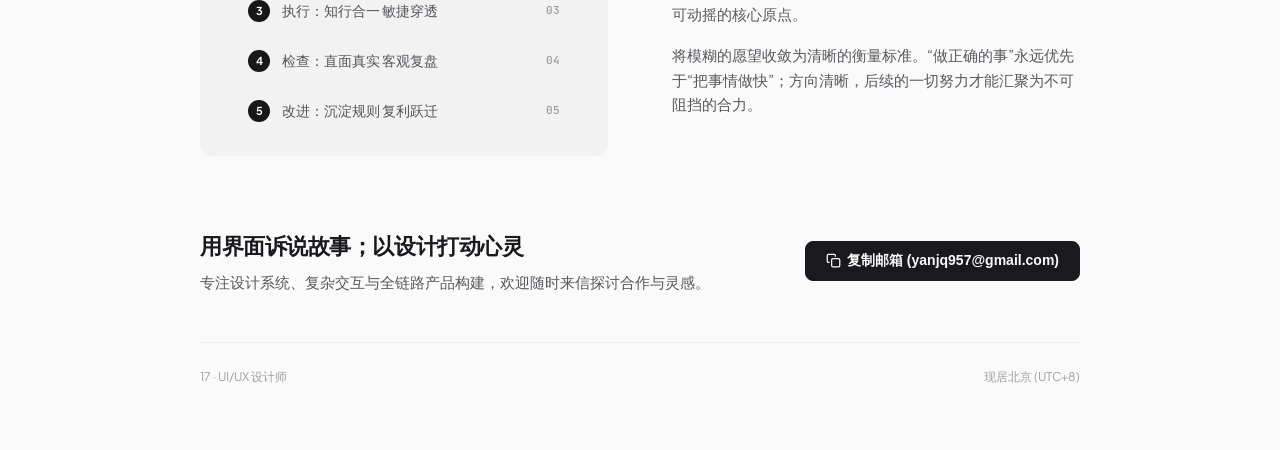
==== commit 0fb4caf4: "feat: upgrade shotwell gallery to dual-row horizontal grid with 8 featured projects" ====
--- a/index.html
+++ b/index.html
@@ -121,49 +121,95 @@
 
   </main>
 
-  <!-- 突破版心的横向滑动画廊视口 (1:1 对标 jib.design Shot-Well: 纯灰无描边底槽 + 中心悬浮画板) -->
+  <!-- 突破版心的横向滑动画廊视口 (双行网格横滑：共用单一水平滚动条) -->
   <div class="shotwell-viewport no-scrollbar">
     <div class="shotwell-track">
       
-      <!-- 项目 1：(封面使用第一张图) -->
+      <!-- 第 1 列 / 上方：项目 1 (Solar 太阳能/设计系统) -->
       <div class="shotwell-card" data-project-url="project-detail.html?from=home">
         <div class="shotwell-artboard has-cover-image">
           <img src="https://cdn.nodeimage.com/i/YwyaLuNAtFUBW12pf4MRfCgPhsmDjtAM.webp" alt="Project 1 Cover" class="artboard-cover-img" loading="lazy" decoding="async">
         </div>
       </div>
 
-      <!-- 项目 2：(应急 3D 图标微动效合集 · 专属视频封面) -->
+      <!-- 第 1 列 / 下方：项目 3 (应急协同平台) -->
+      <div class="shotwell-card" data-project-url="project-detail-2.html?from=home">
+        <div class="shotwell-artboard has-cover-image">
+          <img src="https://cdn.nodeimage.com/i/NzoUkYK3qqFiSNMtn3psFXPkCUviVyNi.webp" alt="Project 3 Cover" class="artboard-cover-img" loading="lazy" decoding="async">
+        </div>
+      </div>
+
+      <!-- 第 2 列 / 上方：项目 2 (应急 3D 图标微动效合集 · 专属视频封面) -->
       <div class="shotwell-card" data-project-url="project-detail-6.html?from=home">
         <div class="shotwell-artboard has-cover-image">
           <video src="assets/projects/icon测试/封面.mp4" poster="assets/projects/icon测试/封面_poster.jpg" autoplay loop muted playsinline preload="auto" class="artboard-cover-video"></video>
         </div>
       </div>
 
-      <!-- 项目 3：(封面使用原第二项目第一张图) -->
-      <div class="shotwell-card" data-project-url="project-detail-2.html?from=home">
-        <div class="shotwell-artboard has-cover-image">
-          <img src="https://cdn.nodeimage.com/i/NzoUkYK3qqFiSNMtn3psFXPkCUviVyNi.webp" alt="Project 2 Cover" class="artboard-cover-img" loading="lazy" decoding="async">
-        </div>
-      </div>
-
-      <!-- 项目 4：(封面使用第三项目第一张图 - 倒序首图) -->
+      <!-- 第 2 列 / 下方：项目 4 (智慧园区三维数字孪生) -->
       <div class="shotwell-card" data-project-url="project-detail-3.html?from=home">
         <div class="shotwell-artboard has-cover-image">
-          <img src="https://cdn.nodeimage.com/i/kaMPTOuEryb2H9pcGYnJseWnvORFoao3.webp" alt="Project 3 Cover" class="artboard-cover-img" loading="lazy" decoding="async">
-        </div>
-      </div>
-
-      <!-- 项目 5：(封面使用第四项目第一张图 - 倒序首图) -->
+          <img src="https://cdn.nodeimage.com/i/kaMPTOuEryb2H9pcGYnJseWnvORFoao3.webp" alt="Project 4 Cover" class="artboard-cover-img" loading="lazy" decoding="async">
+        </div>
+      </div>
+
+      <!-- 第 3 列 / 上方：项目 5 (金融资产数据工作台) -->
       <div class="shotwell-card" data-project-url="project-detail-4.html?from=home">
         <div class="shotwell-artboard has-cover-image">
-          <img src="https://cdn.nodeimage.com/i/21tDvHLzhrKbF94xNewNwgtcS5hc1CsA.webp" alt="Project 4 Cover" class="artboard-cover-img" loading="lazy" decoding="async">
-        </div>
-      </div>
-
-      <!-- 项目 6：(封面使用第五项目第一张图 - 倒序首图) -->
+          <img src="https://cdn.nodeimage.com/i/21tDvHLzhrKbF94xNewNwgtcS5hc1CsA.webp" alt="Project 5 Cover" class="artboard-cover-img" loading="lazy" decoding="async">
+        </div>
+      </div>
+
+      <!-- 第 3 列 / 下方：项目 7 (Qonto Next-Gen SaaS · 高密度虚拟表格) -->
+      <div class="shotwell-card" data-project-url="projects.html">
+        <div class="shotwell-artboard" style="display: flex; flex-direction: column; justify-content: space-between;">
+          <div class="artboard-nav">
+            <span class="artboard-brand">QONTO_FINTECH.GRID</span>
+            <span>MILLION TRANSACTIONS</span>
+            <span>HIGH DENSITY</span>
+          </div>
+          <div style="margin: auto 0;">
+            <div style="display: flex; justify-content: space-between; font-size: 8px; font-family: var(--font-mono); color: var(--ink-secondary); border-bottom: 1px solid var(--border-subtle); padding-bottom: 4px;">
+              <span>TX_ID</span><span>ENTITY</span><span>AMOUNT</span><span>STATUS</span>
+            </div>
+            <div style="display: flex; justify-content: space-between; font-size: 7.5px; font-family: var(--font-mono); color: var(--ink); padding-top: 4px;">
+              <span>#9082</span><span>Stripe Payout</span><span>+€14,250.00</span><span style="color: #10b981;">CLEARED</span>
+            </div>
+          </div>
+          <div class="artboard-bottom-row" style="font-family: var(--font-mono); font-size: 8.5px; color: var(--ink-tertiary);">
+            <span>VIRTUALIZED TABLE SCROLLER</span>
+            <span>SMART STATE RECONCILE</span>
+          </div>
+        </div>
+      </div>
+
+      <!-- 第 4 列 / 上方：项目 6 (医疗健康全流程交互终端) -->
       <div class="shotwell-card" data-project-url="project-detail-5.html?from=home">
         <div class="shotwell-artboard has-cover-image">
-          <img src="https://cdn.nodeimage.com/i/oVhkjZFi4OAv56gPUFg9BxCd1Nyyz9tE.webp" alt="Project 5 Cover" class="artboard-cover-img" loading="lazy" decoding="async">
+          <img src="https://cdn.nodeimage.com/i/oVhkjZFi4OAv56gPUFg9BxCd1Nyyz9tE.webp" alt="Project 6 Cover" class="artboard-cover-img" loading="lazy" decoding="async">
+        </div>
+      </div>
+
+      <!-- 第 4 列 / 下方：项目 8 (Divido Checkout SDK · 3步免息结账) -->
+      <div class="shotwell-card" data-project-url="projects.html">
+        <div class="shotwell-artboard" style="display: flex; flex-direction: column; justify-content: space-between;">
+          <div class="artboard-nav">
+            <span class="artboard-brand">DIVIDO.CHECKOUT</span>
+            <span>0% APR INSTALLMENT</span>
+            <span>EMBEDDED SDK</span>
+          </div>
+          <div style="margin: auto 0; text-align: center;">
+            <div style="font-size: 9px; font-weight: 700; color: var(--ink); margin-bottom: 6px;">Pay in 3 Installments · 0% APR</div>
+            <div style="display: inline-flex; gap: 6px;">
+              <div style="width: 16px; height: 16px; border-radius: 50%; background: var(--border-medium); font-size: 7px; display:flex; align-items:center; justify-content:center;">1</div>
+              <div style="width: 16px; height: 16px; border-radius: 50%; background: var(--accent); color:#fff; font-size: 7px; display:flex; align-items:center; justify-content:center;">2</div>
+              <div style="width: 16px; height: 16px; border-radius: 50%; background: var(--border-medium); font-size: 7px; display:flex; align-items:center; justify-content:center;">3</div>
+            </div>
+          </div>
+          <div class="artboard-bottom-row" style="font-family: var(--font-mono); font-size: 8.5px; color: var(--ink-tertiary);">
+            <span>FRICTIONLESS 3-STEP APPROVAL</span>
+            <span>+34% CONVERSION BOOST</span>
+          </div>
         </div>
       </div>
 
--- a/styles.css
+++ b/styles.css
@@ -666,30 +666,35 @@
   justify-content: center;
   font-size: 11px;
   font-weight: 700;
-  background: #171717; /* 未选中状态：统一为经典墨黑 */
+  background-color: #171717; /* 未选中状态：统一为经典墨黑 */
   color: #ffffff;
   flex-shrink: 0;
-  transition: background-color 0.22s ease, color 0.22s ease, transform 0.22s var(--ease-spring);
+  box-sizing: border-box;
+  border: 1px solid transparent;
+  -webkit-font-smoothing: antialiased;
+  transform: translateZ(0); /* 常驻 GPU 合成层，彻底消灭切换时的抗锯齿闪变与图层解除跳动 */
+  backface-visibility: hidden;
+  -webkit-backface-visibility: hidden;
+  transition: background-color 0.25s ease, color 0.25s ease, border-color 0.25s ease;
 }
 
 [data-theme="dark"] .pill-badge-num {
-  background: #262626;
+  background-color: #262626;
   color: #ffffff;
-  border: 1px solid rgba(255, 255, 255, 0.15);
-}
-
-/* 选中状态 (Active)：统一使用 17 专属品牌主色（橙色 #ff5722） */
+  border-color: rgba(255, 255, 255, 0.15);
+}
+
+/* 选中状态 (Active)：统一使用 17 专属品牌主色（橙色 #ff5722），尺寸稳定无缩放闪烁 */
 .tracker-pill-item.active .pill-badge-num {
-  background: var(--accent);
+  background-color: var(--accent);
   color: #ffffff;
-  border: none;
-  transform: scale(1.08);
+  border-color: transparent;
 }
 
 [data-theme="dark"] .tracker-pill-item.active .pill-badge-num {
-  background: var(--accent);
+  background-color: var(--accent);
   color: #ffffff;
-  border: none;
+  border-color: transparent;
 }
 
 .pill-tag {
@@ -932,9 +937,12 @@
 }
 
 .shotwell-track {
-  display: flex;
+  display: grid;
+  grid-template-rows: repeat(2, auto);
+  grid-auto-flow: column;
+  column-gap: var(--space-2);
+  row-gap: var(--space-2);
   width: max-content;
-  gap: var(--space-2);
   padding-left: max(var(--space-3), calc((100vw - min(var(--container-max-width), calc(100% - var(--space-6)))) / 2));
   padding-right: max(var(--space-3), calc((100vw - min(var(--container-max-width), calc(100% - var(--space-6)))) / 2));
   padding-top: var(--space-1);
@@ -972,6 +980,13 @@
   background-color: #1c1c1c;
   background-image: radial-gradient(rgba(255, 255, 255, 0.04) 1px, transparent 1px);
   border: none;
+}
+
+@media (max-width: 640px) {
+  .shotwell-card {
+    width: min(calc(84vw), 330px);
+    padding: 12px;
+  }
 }
 
 @media (min-width: 640px) {
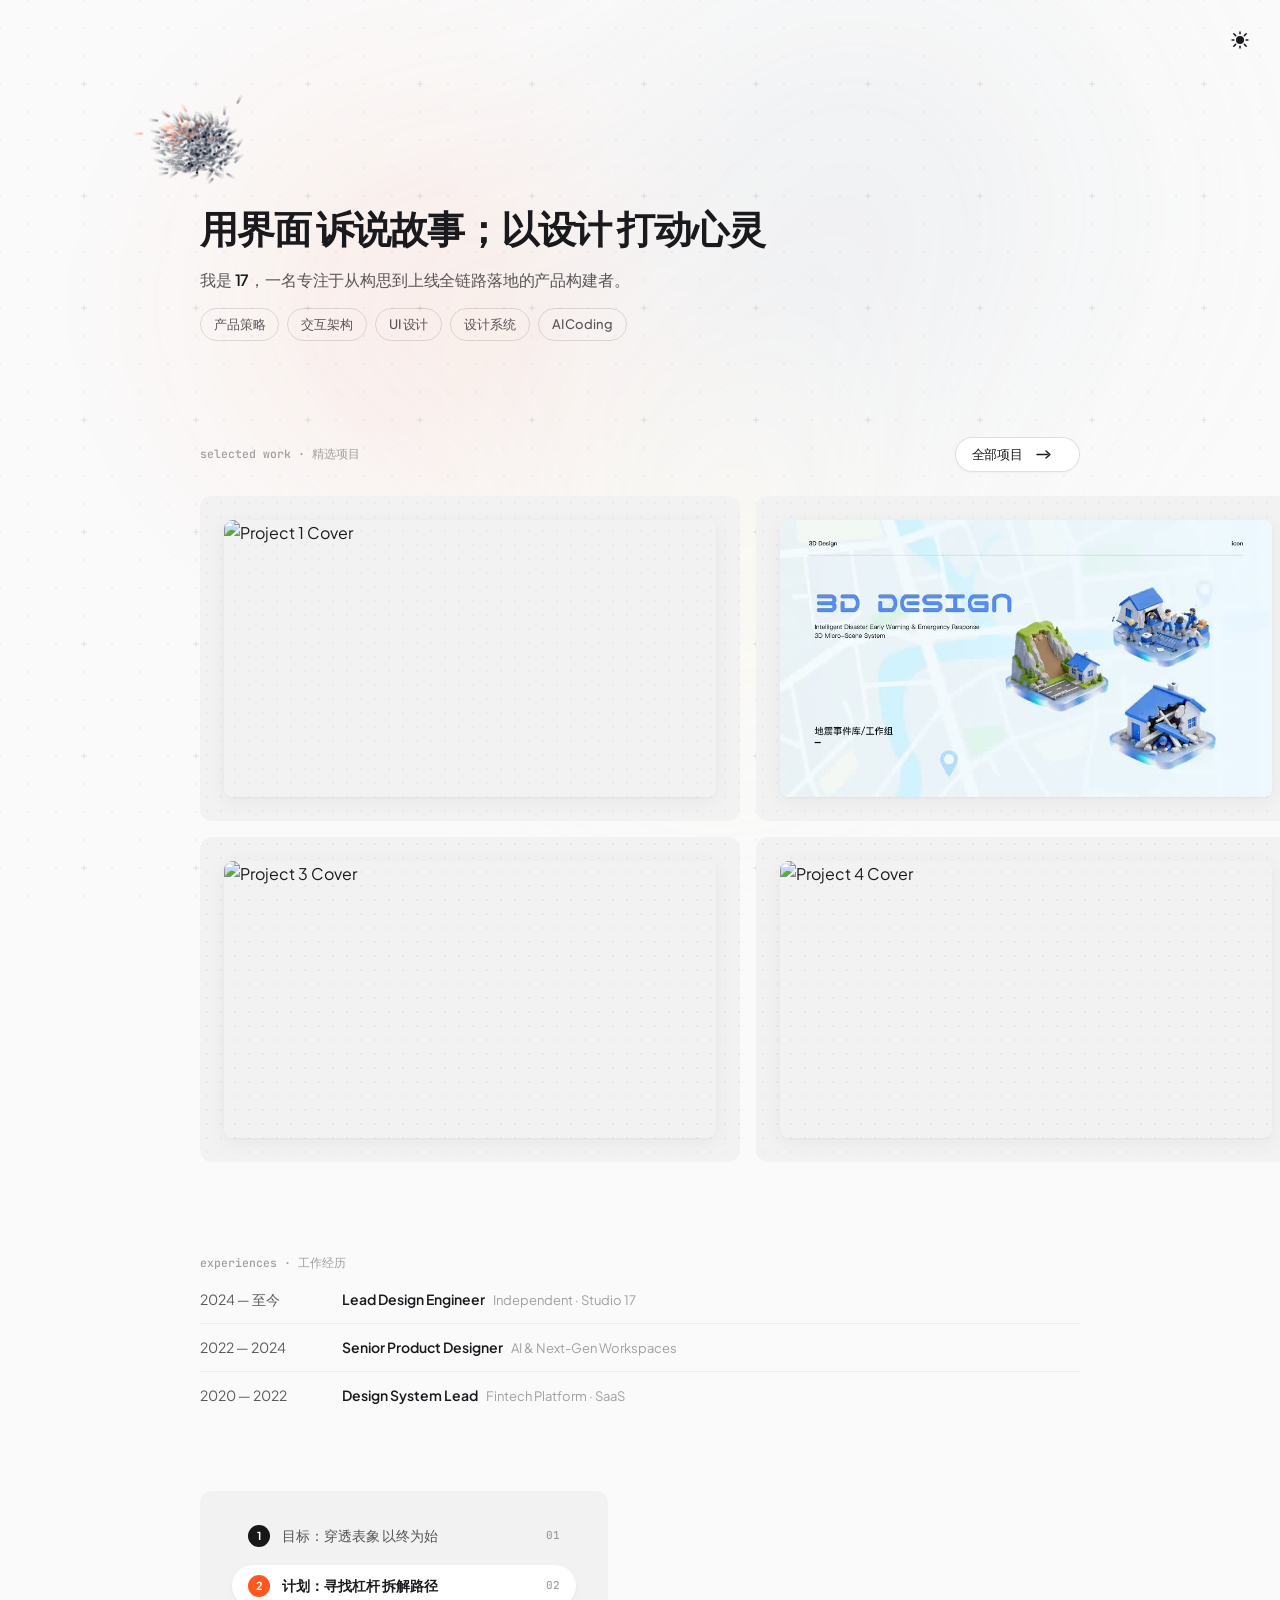
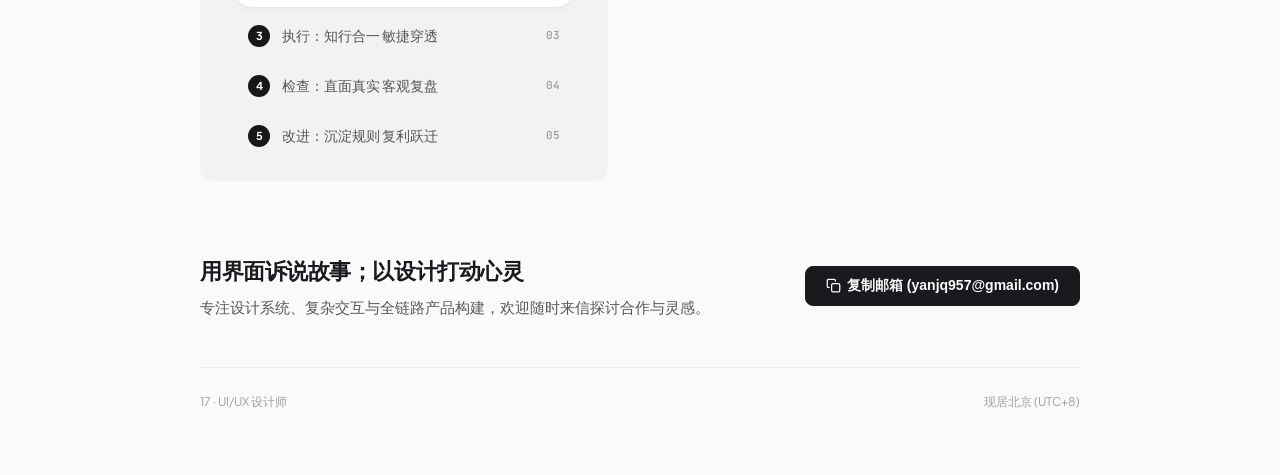
==== commit 7bf97b04: "feat(hero): refine intro tagline and add specialty capability pills" ====
--- a/index.html
+++ b/index.html
@@ -94,10 +94,17 @@
           用界面 诉说故事；以设计 打动心灵
         </h1>
 
-        <p class="hero-copy" style="margin-bottom: 0;">
-          我是 <strong>17</strong>，一名 <strong>UI/UX 设计师 & 产品构建者</strong>。<br>
-          专注于<strong>产品策略、交互架构与设计系统</strong>的全链路方案；善用 <strong>AI Coding</strong> 实现从构思到上线的高速闭环，在严谨秩序与敏捷构建中打磨极致体验。
+        <p class="hero-tagline">
+          我是 <strong>17</strong>，一名专注于从构思到上线全链路落地的产品构建者。
         </p>
+
+        <div class="hero-tags-group" aria-label="核心专业领域与全链路能力">
+          <span class="hero-tag-pill">产品策略</span>
+          <span class="hero-tag-pill">交互架构</span>
+          <span class="hero-tag-pill">UI 设计</span>
+          <span class="hero-tag-pill">设计系统</span>
+          <span class="hero-tag-pill">AI Coding</span>
+        </div>
       </div>
     </section>
 
--- a/styles.css
+++ b/styles.css
@@ -461,6 +461,74 @@
 .hero-copy strong {
   color: var(--ink);
   font-weight: 600;
+}
+
+/* 英雄区精炼一句话自我定位 (Hero Tagline) */
+.hero-tagline {
+  font-size: 15.5px;
+  line-height: 1.6;
+  color: var(--ink-secondary);
+  margin-top: 0;
+  margin-bottom: var(--space-2);
+  letter-spacing: -0.01em;
+}
+
+.hero-tagline strong {
+  color: var(--ink);
+  font-weight: 600;
+}
+
+[data-theme="dark"] .hero-tagline {
+  color: var(--ink-secondary);
+}
+
+[data-theme="dark"] .hero-tagline strong {
+  color: var(--ink);
+}
+
+/* 英雄区核心能力微胶囊标签组 (Hero Specialty Pills) */
+.hero-tags-group {
+  display: flex;
+  align-items: center;
+  flex-wrap: wrap;
+  gap: var(--space-1);
+  margin-top: 0;
+  margin-bottom: var(--space-4);
+}
+
+.hero-tag-pill {
+  display: inline-flex;
+  align-items: center;
+  padding: 5px 13px;
+  background-color: transparent;
+  border: 1px solid var(--border-medium);
+  border-radius: var(--radius-full);
+  font-size: 13px;
+  font-weight: 500;
+  color: var(--ink-secondary);
+  letter-spacing: -0.01em;
+  transition: all var(--duration-normal) var(--ease-spring);
+  cursor: default;
+  user-select: none;
+}
+
+.hero-tag-pill:hover {
+  background-color: rgba(0, 0, 0, 0.02);
+  color: var(--ink);
+  border-color: var(--ink);
+  transform: translateY(-1px);
+}
+
+[data-theme="dark"] .hero-tag-pill {
+  background-color: transparent;
+  border-color: rgba(255, 255, 255, 0.14);
+  color: var(--ink-secondary);
+}
+
+[data-theme="dark"] .hero-tag-pill:hover {
+  background-color: rgba(255, 255, 255, 0.03);
+  border-color: rgba(255, 255, 255, 0.38);
+  color: var(--ink);
 }
 
 /* Rows.gg 经典按钮组 */
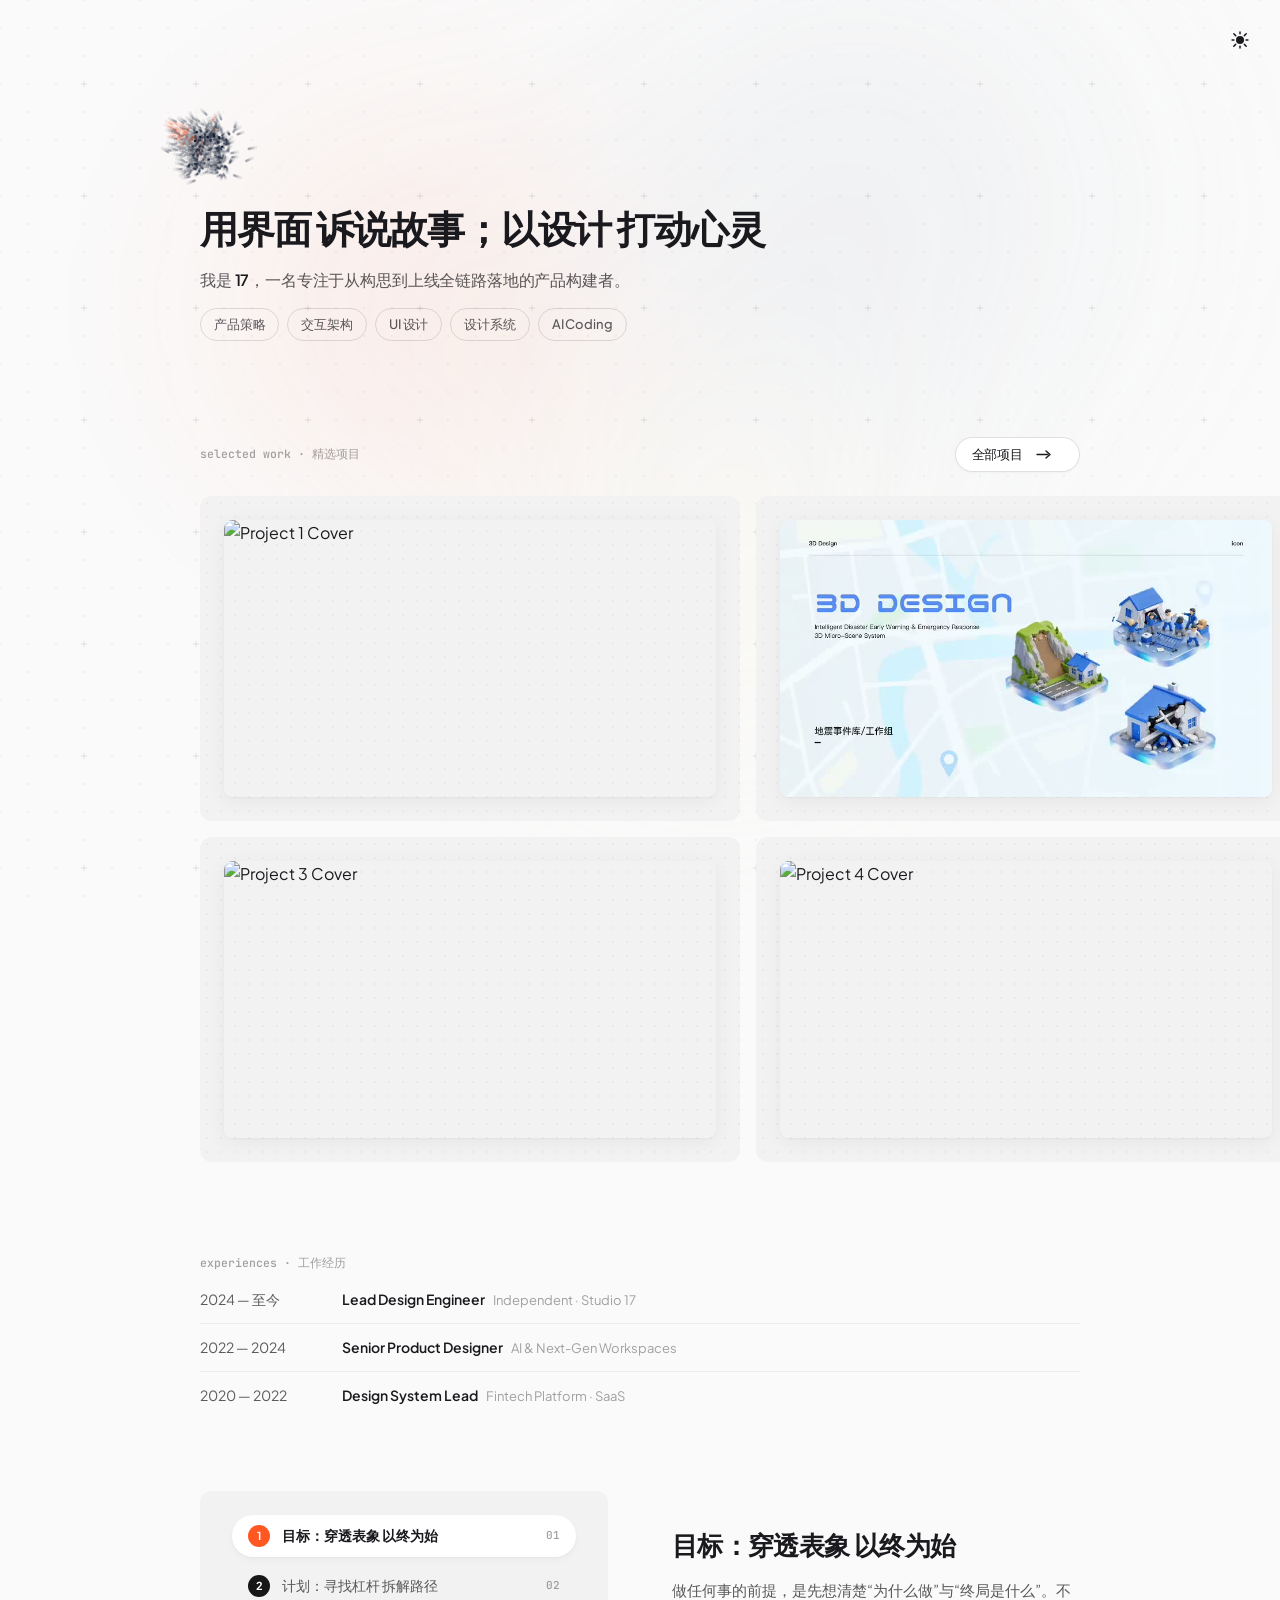
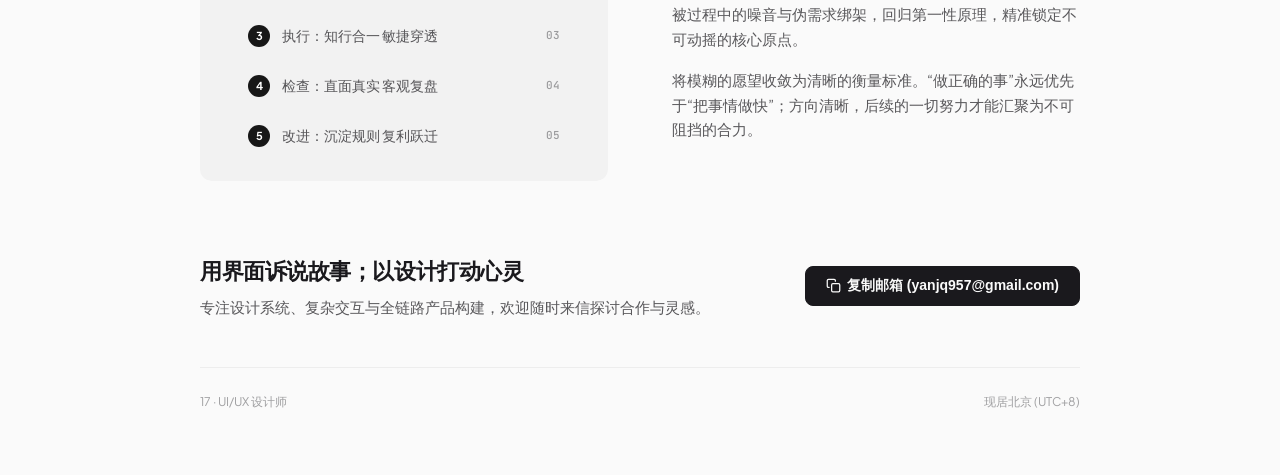
==== commit f4acfdba: "fix(copy): update interactive tooltips for corner logo and hero particle trigger" ====
--- a/index.html
+++ b/index.html
@@ -45,7 +45,7 @@
        ========================================== -->
   
   <!-- 左上角独立固定 Logo 锚点 (页面滑动后粒子飞向此处) -->
-  <div id="corner-logo-anchor" class="fixed-corner-logo" title="悬停变形 / 点击返回顶部"></div>
+  <div id="corner-logo-anchor" class="fixed-corner-logo" title="点击返回顶部"></div>
 
   <!-- 右上角独立控制项 (jib.design 极简位置与太阳/月牙形变切换按钮) -->
   <div class="fixed-top-controls">
@@ -83,7 +83,7 @@
       <div class="hero-content">
         <!-- 开篇 Logo 触发台 -->
         <div class="hero-logo-wrapper">
-          <div id="hero-logo-trigger" class="hero-logo-anchor" title="点击激射光子轰击 Logo！">
+          <div id="hero-logo-trigger" class="hero-logo-anchor" title="💥 点我试试 💥">
             <div id="home-logo-anchor" style="width: 38px; height: 42px; position: relative;">
               <img src="logo-transparent.png" alt="17 Logo" width="38" height="42" data-home-logo-img="true">
             </div>
